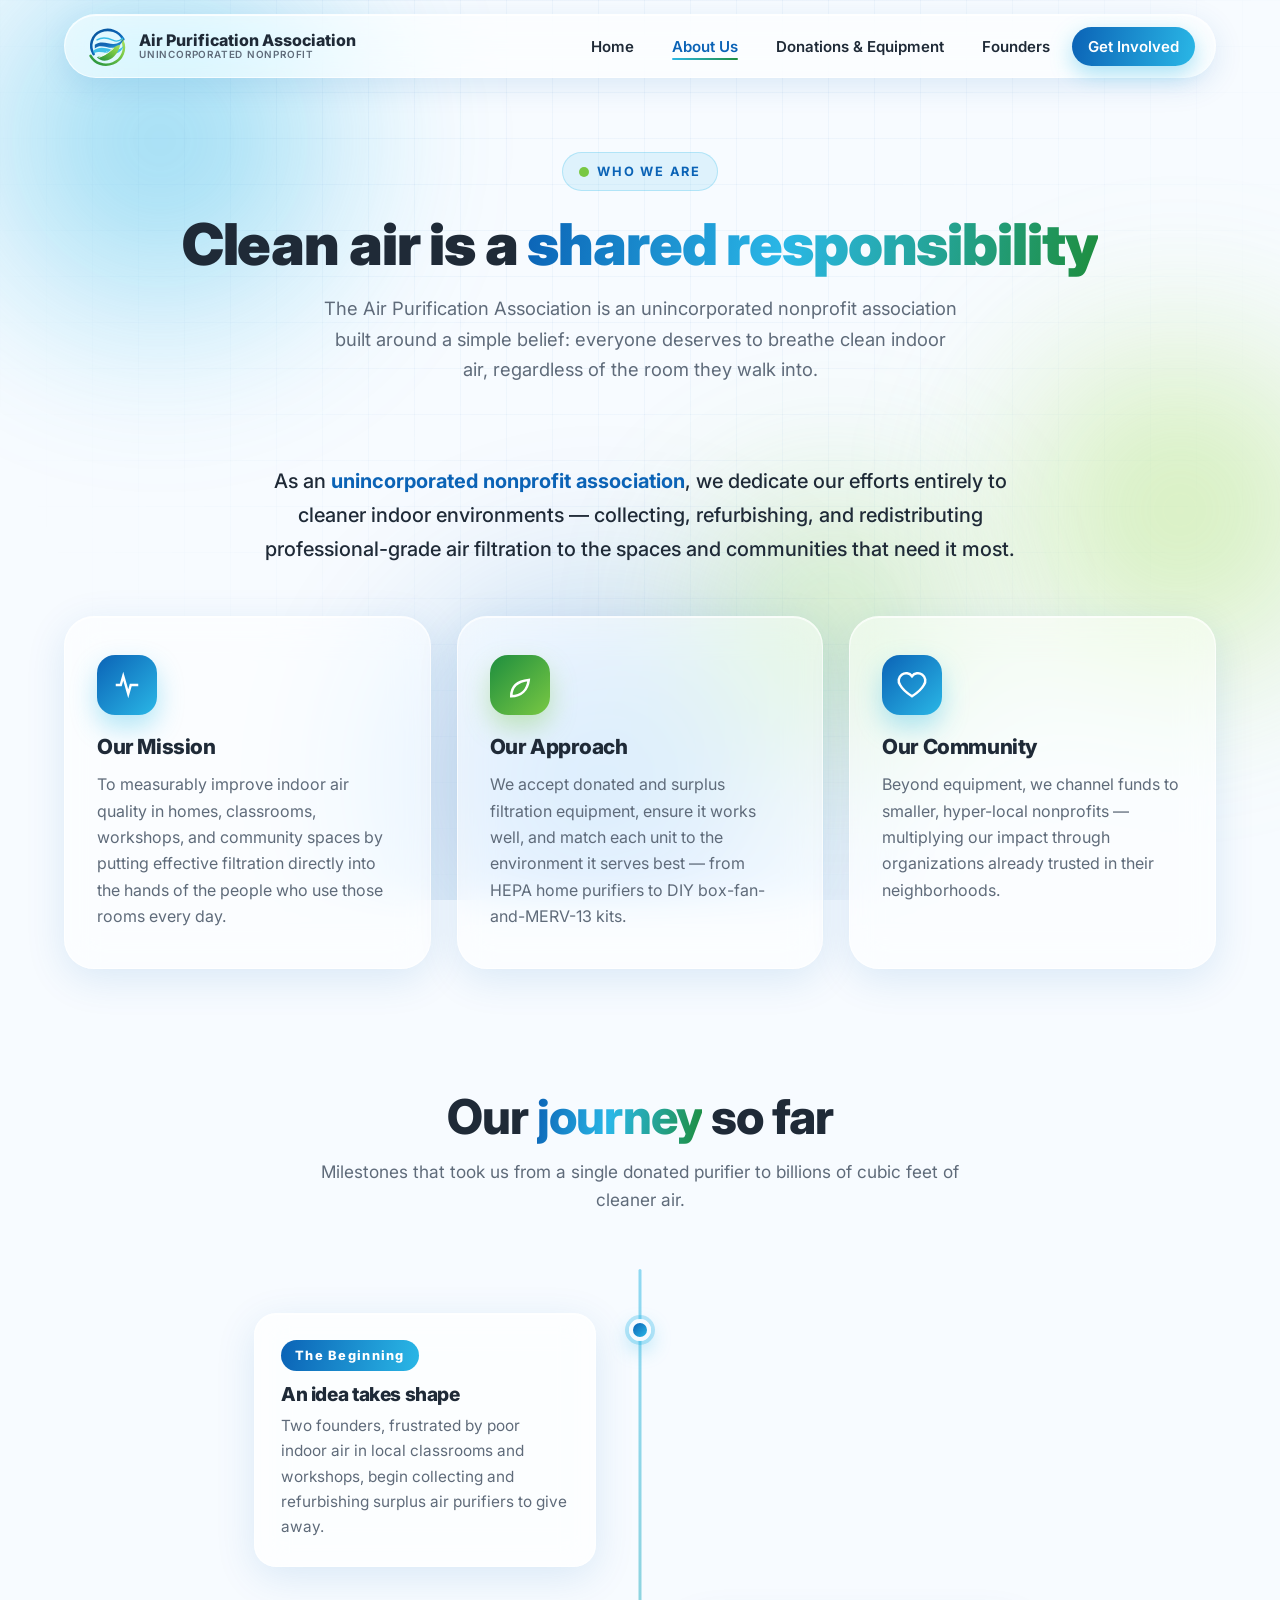
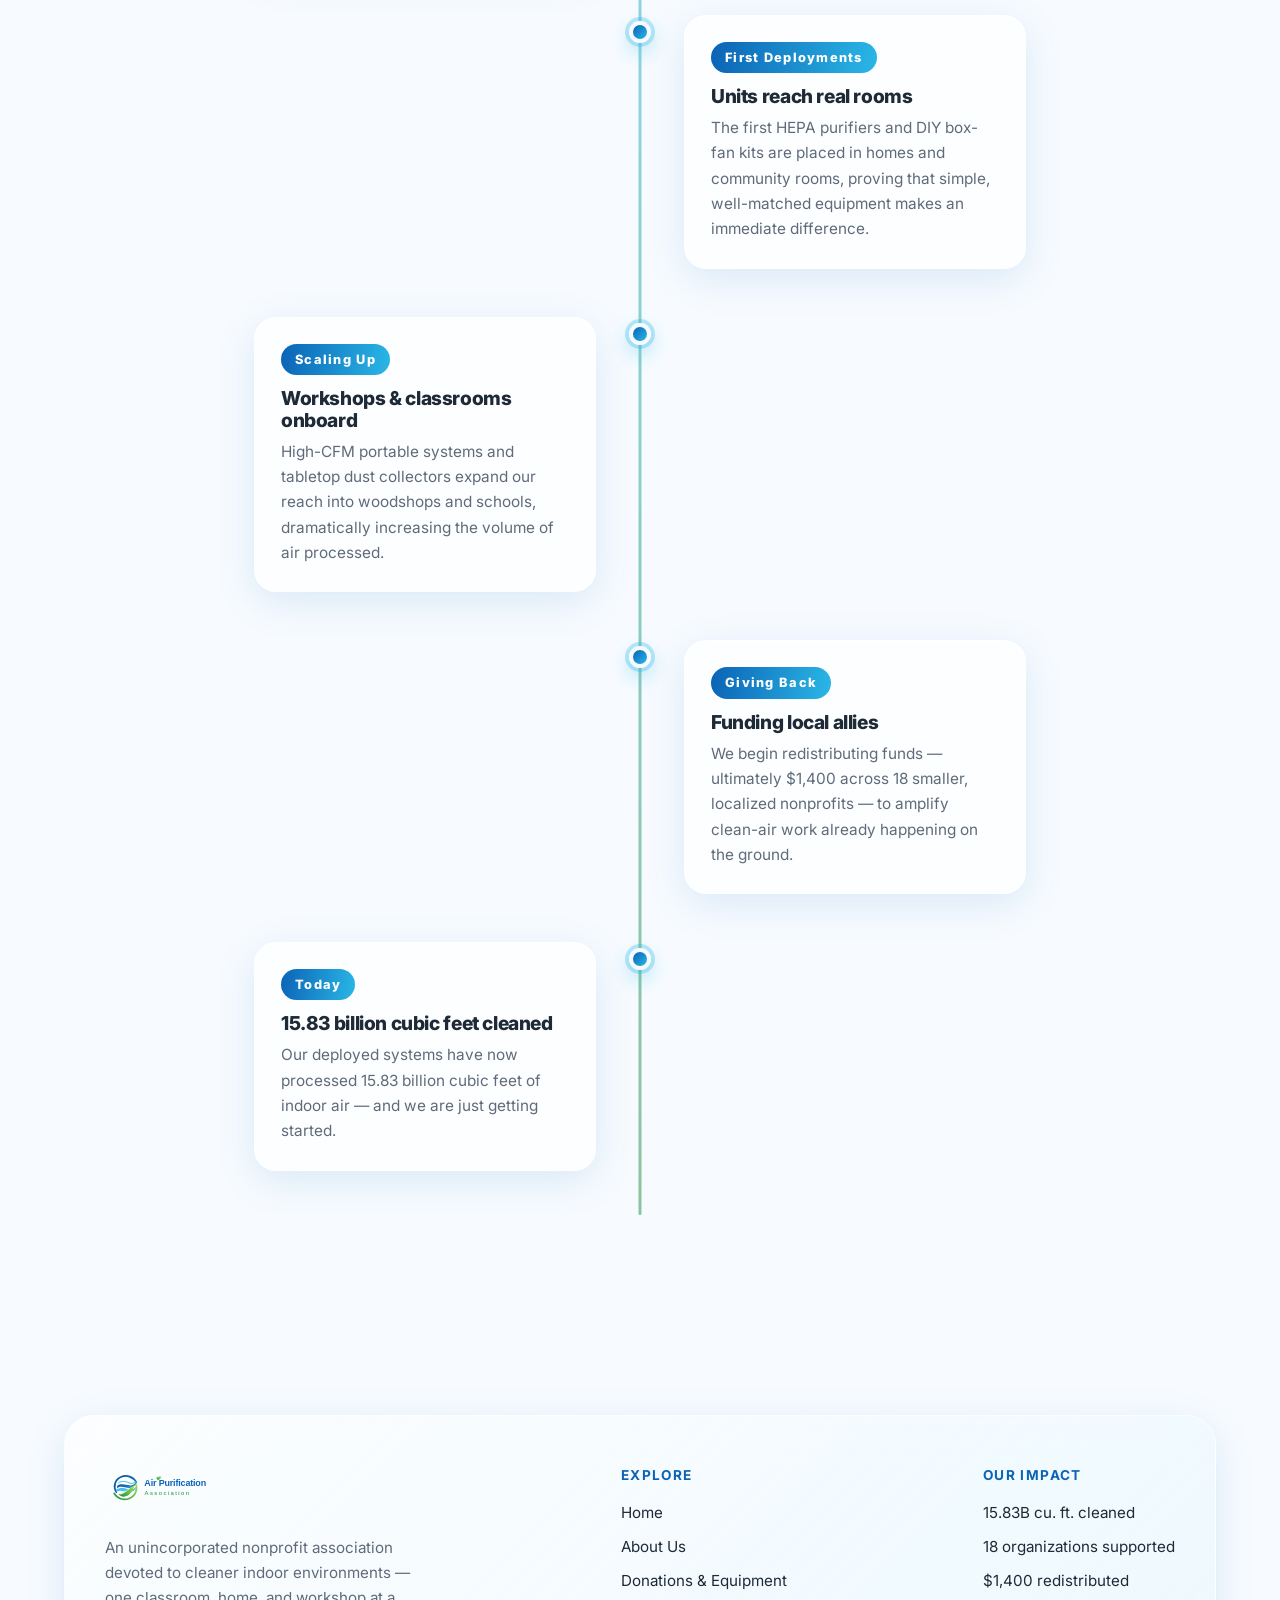
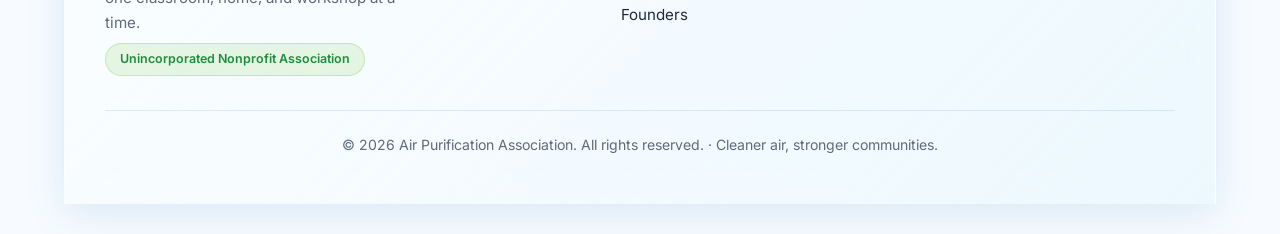
==== about.html @ 21f624ac "Add files via upload" ====
<!DOCTYPE html>
<html lang="en">
<head>
<meta charset="UTF-8" />
<meta name="viewport" content="width=device-width, initial-scale=1.0" />
<title>About Us — Air Purification Association</title>
<meta name="description" content="Our mission as an unincorporated nonprofit association dedicated to cleaner indoor environments, and the milestones that brought us here." />
<link rel="icon" type="image/png" sizes="64x64" href="Media/logo_assets/favicon_64.png" />
<link rel="icon" type="image/png" sizes="32x32" href="Media/logo_assets/favicon_32.png" />
<link rel="preconnect" href="https://fonts.googleapis.com" />
<link rel="preconnect" href="https://fonts.gstatic.com" crossorigin />
<link href="https://fonts.googleapis.com/css2?family=Inter:wght@400;500;600;700;800;900&display=swap" rel="stylesheet" />
<style>
:root{
  --air-blue:#0B63B6;--sky-blue:#2AB7E6;--leaf-green:#1E8E3E;--eco-green:#79C843;--mint:#A8E063;
  --slate:#1f2a37;--slate-soft:#5f6b7a;--air-white:#f7fbff;
  --glass-bg:rgba(255,255,255,0.55);--glass-bg-strong:rgba(255,255,255,0.72);
  --glass-border:rgba(255,255,255,0.65);--shadow-soft:0 10px 40px rgba(11,99,182,0.12);
  --shadow-deep:0 24px 70px rgba(11,99,182,0.18);--radius:22px;--radius-lg:30px;
  --ease:cubic-bezier(.22,1,.36,1);--maxw:1200px;
}
*{box-sizing:border-box;margin:0;padding:0;}
html{scroll-behavior:smooth;}
body{font-family:'Inter',Arial,Helvetica,sans-serif;color:var(--slate);background:var(--air-white);line-height:1.65;overflow-x:hidden;-webkit-font-smoothing:antialiased;}
.bg-aura{position:fixed;inset:0;z-index:-2;overflow:hidden;}
.bg-aura span{position:absolute;border-radius:50%;filter:blur(70px);opacity:.55;animation:drift 22s ease-in-out infinite;}
.bg-aura span:nth-child(1){width:520px;height:520px;background:radial-gradient(circle,var(--sky-blue),transparent 70%);top:-120px;left:-100px;}
.bg-aura span:nth-child(2){width:480px;height:480px;background:radial-gradient(circle,var(--mint),transparent 70%);top:30%;right:-140px;animation-delay:-6s;}
.bg-aura span:nth-child(3){width:560px;height:560px;background:radial-gradient(circle,var(--air-blue),transparent 72%);bottom:-160px;left:25%;animation-delay:-12s;opacity:.32;}
.bg-aura span:nth-child(4){width:380px;height:380px;background:radial-gradient(circle,var(--eco-green),transparent 70%);bottom:10%;right:20%;animation-delay:-3s;opacity:.4;}
@keyframes drift{0%,100%{transform:translate(0,0) scale(1);}33%{transform:translate(40px,-30px) scale(1.08);}66%{transform:translate(-30px,40px) scale(.95);}}
.bg-grid{position:fixed;inset:0;z-index:-1;background-image:linear-gradient(rgba(11,99,182,.04) 1px,transparent 1px),linear-gradient(90deg,rgba(11,99,182,.04) 1px,transparent 1px);background-size:46px 46px;mask-image:radial-gradient(ellipse at 50% 0%,#000 30%,transparent 80%);}
.container{max-width:var(--maxw);margin:0 auto;padding:0 24px;}
h1,h2,h3{line-height:1.15;letter-spacing:-.02em;font-weight:800;}
h2.section-title{font-size:clamp(1.9rem,4vw,3rem);text-align:center;margin-bottom:14px;}
.section-sub{text-align:center;color:var(--slate-soft);max-width:640px;margin:0 auto 54px;font-size:1.08rem;}
.eyebrow{display:inline-flex;align-items:center;gap:8px;font-size:.8rem;font-weight:700;letter-spacing:.14em;text-transform:uppercase;color:var(--air-blue);background:rgba(42,183,230,.12);padding:8px 16px;border-radius:999px;border:1px solid rgba(42,183,230,.25);}
.gradient-text{background:linear-gradient(100deg,var(--air-blue),var(--sky-blue) 45%,var(--leaf-green));-webkit-background-clip:text;background-clip:text;color:transparent;}
.pulse-ring{display:inline-block;width:10px;height:10px;border-radius:50%;background:var(--eco-green);box-shadow:0 0 0 0 rgba(121,200,67,.6);animation:pulse 2s infinite;}
@keyframes pulse{0%{box-shadow:0 0 0 0 rgba(121,200,67,.5);}70%{box-shadow:0 0 0 14px rgba(121,200,67,0);}100%{box-shadow:0 0 0 0 rgba(121,200,67,0);}}
/* navbar */
.navbar{position:sticky;top:0;z-index:100;padding:14px 0;}
.nav-inner{display:flex;align-items:center;justify-content:space-between;padding:10px 20px;border-radius:999px;background:rgba(255,255,255,0.6);backdrop-filter:blur(20px) saturate(160%);-webkit-backdrop-filter:blur(20px) saturate(160%);border:1px solid var(--glass-border);box-shadow:0 8px 30px rgba(11,99,182,.12), inset 0 1px 0 rgba(255,255,255,.8);position:relative;}
.brand{display:flex;align-items:center;gap:12px;text-decoration:none;color:var(--slate);font-weight:800;}
.brand img{height:42px;width:auto;display:block;}
.brand .brand-text{font-size:1rem;line-height:1.1;}
.brand .brand-text small{display:block;font-size:.62rem;font-weight:600;letter-spacing:.08em;text-transform:uppercase;color:var(--slate-soft);}
.nav-links{display:flex;align-items:center;gap:6px;list-style:none;}
.nav-links a{position:relative;text-decoration:none;color:var(--slate);font-weight:600;font-size:.94rem;padding:10px 16px;border-radius:999px;transition:all .3s var(--ease);}
.nav-links a::after{content:"";position:absolute;left:16px;right:16px;bottom:6px;height:2px;background:linear-gradient(90deg,var(--sky-blue),var(--leaf-green));transform:scaleX(0);transform-origin:left;transition:transform .35s var(--ease);border-radius:2px;}
.nav-links a:hover{background:rgba(42,183,230,.12);color:var(--air-blue);}
.nav-links a:hover::after,.nav-links a.active::after{transform:scaleX(1);}
.nav-links a.active{color:var(--air-blue);}
.nav-cta{background:linear-gradient(100deg,var(--air-blue),var(--sky-blue))!important;color:#fff!important;box-shadow:0 8px 22px rgba(42,183,230,.4);}
.nav-cta::after{display:none;}
.nav-cta:hover{transform:translateY(-2px);filter:brightness(1.05);}
.hamburger{display:none;flex-direction:column;gap:5px;background:none;border:none;cursor:pointer;padding:8px;}
.hamburger span{width:26px;height:2.5px;background:var(--slate);border-radius:3px;transition:all .3s var(--ease);}
.hamburger.open span:nth-child(1){transform:translateY(7.5px) rotate(45deg);}
.hamburger.open span:nth-child(2){opacity:0;}
.hamburger.open span:nth-child(3){transform:translateY(-7.5px) rotate(-45deg);}
/* page header */
.page-head{padding:60px 0 30px;text-align:center;}
.page-head h1{font-size:clamp(2.2rem,5vw,3.6rem);font-weight:900;margin:20px 0 16px;}
.page-head p{max-width:640px;margin:0 auto;font-size:1.15rem;color:var(--slate-soft);}
/* mission blocks */
.mission{padding:50px 0;}
.mission-grid{display:grid;grid-template-columns:repeat(auto-fit,minmax(300px,1fr));gap:26px;}
.mission-card{padding:38px 32px;border-radius:var(--radius-lg);background:var(--glass-bg);backdrop-filter:blur(18px) saturate(150%);-webkit-backdrop-filter:blur(18px) saturate(150%);border:1px solid var(--glass-border);box-shadow:var(--shadow-soft), inset 0 1px 0 rgba(255,255,255,.7);transition:transform .4s var(--ease),box-shadow .4s var(--ease);}
.mission-card:hover{transform:translateY(-6px);box-shadow:var(--shadow-deep);}
.mission-card .ic{width:60px;height:60px;border-radius:18px;display:grid;place-items:center;margin-bottom:20px;background:linear-gradient(135deg,var(--air-blue),var(--sky-blue));box-shadow:0 12px 26px rgba(42,183,230,.35);}
.mission-card.g .ic{background:linear-gradient(135deg,var(--leaf-green),var(--eco-green));box-shadow:0 12px 26px rgba(121,200,67,.35);}
.mission-card .ic svg{width:30px;height:30px;stroke:#fff;fill:none;stroke-width:2;}
.mission-card h3{font-size:1.3rem;margin-bottom:12px;}
.mission-card p{color:var(--slate-soft);font-size:1rem;}
.mission-lead{max-width:780px;margin:0 auto 50px;text-align:center;font-size:1.25rem;line-height:1.7;color:var(--slate);font-weight:500;}
.mission-lead strong{color:var(--air-blue);}
/* timeline */
.timeline-section{padding:70px 0 100px;}
.timeline{position:relative;max-width:860px;margin:0 auto;padding:20px 0;}
.timeline::before{content:"";position:absolute;left:50%;top:0;bottom:0;width:3px;transform:translateX(-50%);background:linear-gradient(180deg,var(--sky-blue),var(--leaf-green));border-radius:3px;opacity:.5;}
.t-item{position:relative;width:50%;padding:24px 44px;}
.t-item:nth-child(odd){left:0;text-align:right;}
.t-item:nth-child(even){left:50%;text-align:left;}
.t-node{position:absolute;top:30px;width:22px;height:22px;border-radius:50%;background:linear-gradient(135deg,var(--air-blue),var(--sky-blue));border:4px solid var(--air-white);box-shadow:0 0 0 4px rgba(42,183,230,.3), 0 8px 20px rgba(42,183,230,.4);z-index:3;}
.t-item:nth-child(odd) .t-node{right:-11px;}
.t-item:nth-child(even) .t-node{left:-11px;}
.t-card{display:inline-block;text-align:left;padding:26px 26px;border-radius:var(--radius);background:var(--glass-bg-strong);backdrop-filter:blur(16px) saturate(150%);-webkit-backdrop-filter:blur(16px) saturate(150%);border:1px solid var(--glass-border);box-shadow:var(--shadow-soft), inset 0 1px 0 rgba(255,255,255,.7);transition:transform .4s var(--ease),box-shadow .4s var(--ease);}
.t-card:hover{transform:translateY(-5px);box-shadow:var(--shadow-deep);}
.t-year{display:inline-block;font-size:.8rem;font-weight:800;letter-spacing:.1em;color:#fff;background:linear-gradient(100deg,var(--air-blue),var(--sky-blue));padding:5px 14px;border-radius:999px;margin-bottom:12px;}
.t-card h3{font-size:1.2rem;margin-bottom:8px;}
.t-card p{color:var(--slate-soft);font-size:.96rem;}
.reveal{opacity:0;transform:translateY(36px);transition:opacity .8s var(--ease),transform .8s var(--ease);}
.reveal.in{opacity:1;transform:none;}
.t-item.reveal:nth-child(odd){transform:translateX(-40px);}
.t-item.reveal:nth-child(even){transform:translateX(40px);}
.t-item.reveal.in{transform:none;}
/* footer */
footer{margin-top:40px;padding:60px 0 30px;}
.footer-glass{border-radius:var(--radius-lg) var(--radius-lg) 0 0;padding:48px 40px;background:linear-gradient(135deg,rgba(255,255,255,.65),rgba(225,245,255,.45));backdrop-filter:blur(20px) saturate(150%);-webkit-backdrop-filter:blur(20px) saturate(150%);border:1px solid var(--glass-border);border-bottom:none;box-shadow:var(--shadow-soft);}
.footer-top{display:flex;flex-wrap:wrap;gap:40px;justify-content:space-between;}
.footer-brand{max-width:320px;}
.footer-brand img{height:48px;margin-bottom:16px;}
.footer-brand p{color:var(--slate-soft);font-size:.95rem;}
.footer-col h4{font-size:.85rem;text-transform:uppercase;letter-spacing:.1em;margin-bottom:14px;color:var(--air-blue);}
.footer-col a{display:block;text-decoration:none;color:var(--slate);font-size:.95rem;margin-bottom:9px;transition:color .25s;}
.footer-col a:hover{color:var(--sky-blue);}
.footer-bottom{text-align:center;margin-top:34px;padding-top:22px;border-top:1px solid rgba(11,99,182,.12);color:var(--slate-soft);font-size:.88rem;}
.badge-nonprofit{display:inline-block;margin-top:8px;font-size:.78rem;padding:5px 14px;border-radius:999px;background:rgba(121,200,67,.15);color:var(--leaf-green);font-weight:600;border:1px solid rgba(121,200,67,.3);}
@media(max-width:880px){
  .hamburger{display:flex;}
  .nav-links{position:absolute;top:calc(100% + 12px);left:0;right:0;flex-direction:column;align-items:stretch;gap:4px;padding:14px;border-radius:24px;background:rgba(255,255,255,.85);backdrop-filter:blur(24px) saturate(160%);-webkit-backdrop-filter:blur(24px) saturate(160%);border:1px solid var(--glass-border);box-shadow:var(--shadow-deep);opacity:0;transform:translateY(-12px);pointer-events:none;transition:all .35s var(--ease);}
  .nav-links.open{opacity:1;transform:none;pointer-events:auto;}
  .nav-links a{padding:13px 18px;}
  .nav-links a::after{display:none;}
}
@media(max-width:720px){
  .timeline::before{left:18px;}
  .t-item{width:100%;left:0!important;text-align:left!important;padding:18px 0 18px 52px;}
  .t-item .t-node{left:7px!important;right:auto!important;}
  .t-item.reveal:nth-child(odd),.t-item.reveal:nth-child(even){transform:translateY(36px);}
  .t-item.reveal.in{transform:none;}
}
</style>
</head>
<body>
<div class="bg-aura"><span></span><span></span><span></span><span></span></div>
<div class="bg-grid"></div>

<header class="navbar">
  <div class="container">
    <nav class="nav-inner">
      <a href="index.html" class="brand">
        <img src="Media/logo_assets/air_purification_association_icon.svg" alt="Air Purification Association logo" />
        <span class="brand-text">Air Purification Association<small>Unincorporated Nonprofit</small></span>
      </a>
      <ul class="nav-links" id="navLinks">
        <li><a href="index.html">Home</a></li>
        <li><a href="about.html" class="active">About Us</a></li>
        <li><a href="donations.html">Donations &amp; Equipment</a></li>
        <li><a href="founders.html">Founders</a></li>
        <li><a href="donations.html" class="nav-cta">Get Involved</a></li>
      </ul>
      <button class="hamburger" id="hamburger" aria-label="Toggle navigation"><span></span><span></span><span></span></button>
    </nav>
  </div>
</header>

<section class="page-head">
  <div class="container">
    <span class="eyebrow reveal"><span class="pulse-ring"></span>Who we are</span>
    <h1 class="reveal">Clean air is a <span class="gradient-text">shared responsibility</span></h1>
    <p class="reveal">The Air Purification Association is an unincorporated nonprofit association built around a simple belief: everyone deserves to breathe clean indoor air, regardless of the room they walk into.</p>
  </div>
</section>

<section class="mission">
  <div class="container">
    <p class="mission-lead reveal">As an <strong>unincorporated nonprofit association</strong>, we dedicate our efforts entirely to cleaner indoor environments — collecting, refurbishing, and redistributing professional-grade air filtration to the spaces and communities that need it most.</p>
    <div class="mission-grid">
      <div class="mission-card reveal">
        <div class="ic"><svg viewBox="0 0 24 24"><path d="M3 12h4l2-7 4 14 2-7h6"/></svg></div>
        <h3>Our Mission</h3>
        <p>To measurably improve indoor air quality in homes, classrooms, workshops, and community spaces by putting effective filtration directly into the hands of the people who use those rooms every day.</p>
      </div>
      <div class="mission-card g reveal">
        <div class="ic"><svg viewBox="0 0 24 24"><path d="M5 21c0-7 4-12 14-13C18 16 13 21 5 21z"/></svg></div>
        <h3>Our Approach</h3>
        <p>We accept donated and surplus filtration equipment, ensure it works well, and match each unit to the environment it serves best — from HEPA home purifiers to DIY box-fan-and-MERV-13 kits.</p>
      </div>
      <div class="mission-card reveal">
        <div class="ic"><svg viewBox="0 0 24 24"><path d="M12 21s-7-4.4-9.5-9A5.5 5.5 0 0112 5a5.5 5.5 0 019.5 7c-2.5 4.6-9.5 9-9.5 9z"/></svg></div>
        <h3>Our Community</h3>
        <p>Beyond equipment, we channel funds to smaller, hyper-local nonprofits — multiplying our impact through organizations already trusted in their neighborhoods.</p>
      </div>
    </div>
  </div>
</section>

<section class="timeline-section">
  <div class="container">
    <h2 class="section-title reveal">Our <span class="gradient-text">journey</span> so far</h2>
    <p class="section-sub reveal">Milestones that took us from a single donated purifier to billions of cubic feet of cleaner air.</p>
    <div class="timeline">
      <div class="t-item reveal">
        <div class="t-node"></div>
        <div class="t-card">
          <span class="t-year">The Beginning</span>
          <h3>An idea takes shape</h3>
          <p>Two founders, frustrated by poor indoor air in local classrooms and workshops, begin collecting and refurbishing surplus air purifiers to give away.</p>
        </div>
      </div>
      <div class="t-item reveal">
        <div class="t-node"></div>
        <div class="t-card">
          <span class="t-year">First Deployments</span>
          <h3>Units reach real rooms</h3>
          <p>The first HEPA purifiers and DIY box-fan kits are placed in homes and community rooms, proving that simple, well-matched equipment makes an immediate difference.</p>
        </div>
      </div>
      <div class="t-item reveal">
        <div class="t-node"></div>
        <div class="t-card">
          <span class="t-year">Scaling Up</span>
          <h3>Workshops &amp; classrooms onboard</h3>
          <p>High-CFM portable systems and tabletop dust collectors expand our reach into woodshops and schools, dramatically increasing the volume of air processed.</p>
        </div>
      </div>
      <div class="t-item reveal">
        <div class="t-node"></div>
        <div class="t-card">
          <span class="t-year">Giving Back</span>
          <h3>Funding local allies</h3>
          <p>We begin redistributing funds — ultimately $1,400 across 18 smaller, localized nonprofits — to amplify clean-air work already happening on the ground.</p>
        </div>
      </div>
      <div class="t-item reveal">
        <div class="t-node"></div>
        <div class="t-card">
          <span class="t-year">Today</span>
          <h3>15.83 billion cubic feet cleaned</h3>
          <p>Our deployed systems have now processed 15.83 billion cubic feet of indoor air — and we are just getting started.</p>
        </div>
      </div>
    </div>
  </div>
</section>

<footer>
  <div class="container">
    <div class="footer-glass">
      <div class="footer-top">
        <div class="footer-brand">
          <img src="Media/logo_assets/air_purification_association_full_logo.svg" alt="Air Purification Association" />
          <p>An unincorporated nonprofit association devoted to cleaner indoor environments — one classroom, home, and workshop at a time.</p>
          <span class="badge-nonprofit">Unincorporated Nonprofit Association</span>
        </div>
        <div class="footer-col">
          <h4>Explore</h4>
          <a href="index.html">Home</a>
          <a href="about.html">About Us</a>
          <a href="donations.html">Donations &amp; Equipment</a>
          <a href="founders.html">Founders</a>
        </div>
        <div class="footer-col">
          <h4>Our Impact</h4>
          <a href="index.html">15.83B cu. ft. cleaned</a>
          <a href="donations.html">18 organizations supported</a>
          <a href="donations.html">$1,400 redistributed</a>
        </div>
      </div>
      <div class="footer-bottom">© <span id="year"></span> Air Purification Association. All rights reserved. · Cleaner air, stronger communities.</div>
    </div>
  </div>
</footer>

<script>
document.getElementById('year').textContent=new Date().getFullYear();
const hamburger=document.getElementById('hamburger');const navLinks=document.getElementById('navLinks');
hamburger.addEventListener('click',()=>{hamburger.classList.toggle('open');navLinks.classList.toggle('open');});
navLinks.querySelectorAll('a').forEach(a=>a.addEventListener('click',()=>{hamburger.classList.remove('open');navLinks.classList.remove('open');}));
const io=new IntersectionObserver((entries)=>{entries.forEach(e=>{if(e.isIntersecting){e.target.classList.add('in');io.unobserve(e.target);}});},{threshold:.15});
document.querySelectorAll('.reveal').forEach(el=>io.observe(el));
const nav=document.querySelector('.navbar');
window.addEventListener('scroll',()=>{nav.style.padding=window.scrollY>20?'8px 0':'14px 0';});
</script>
</body>
</html>
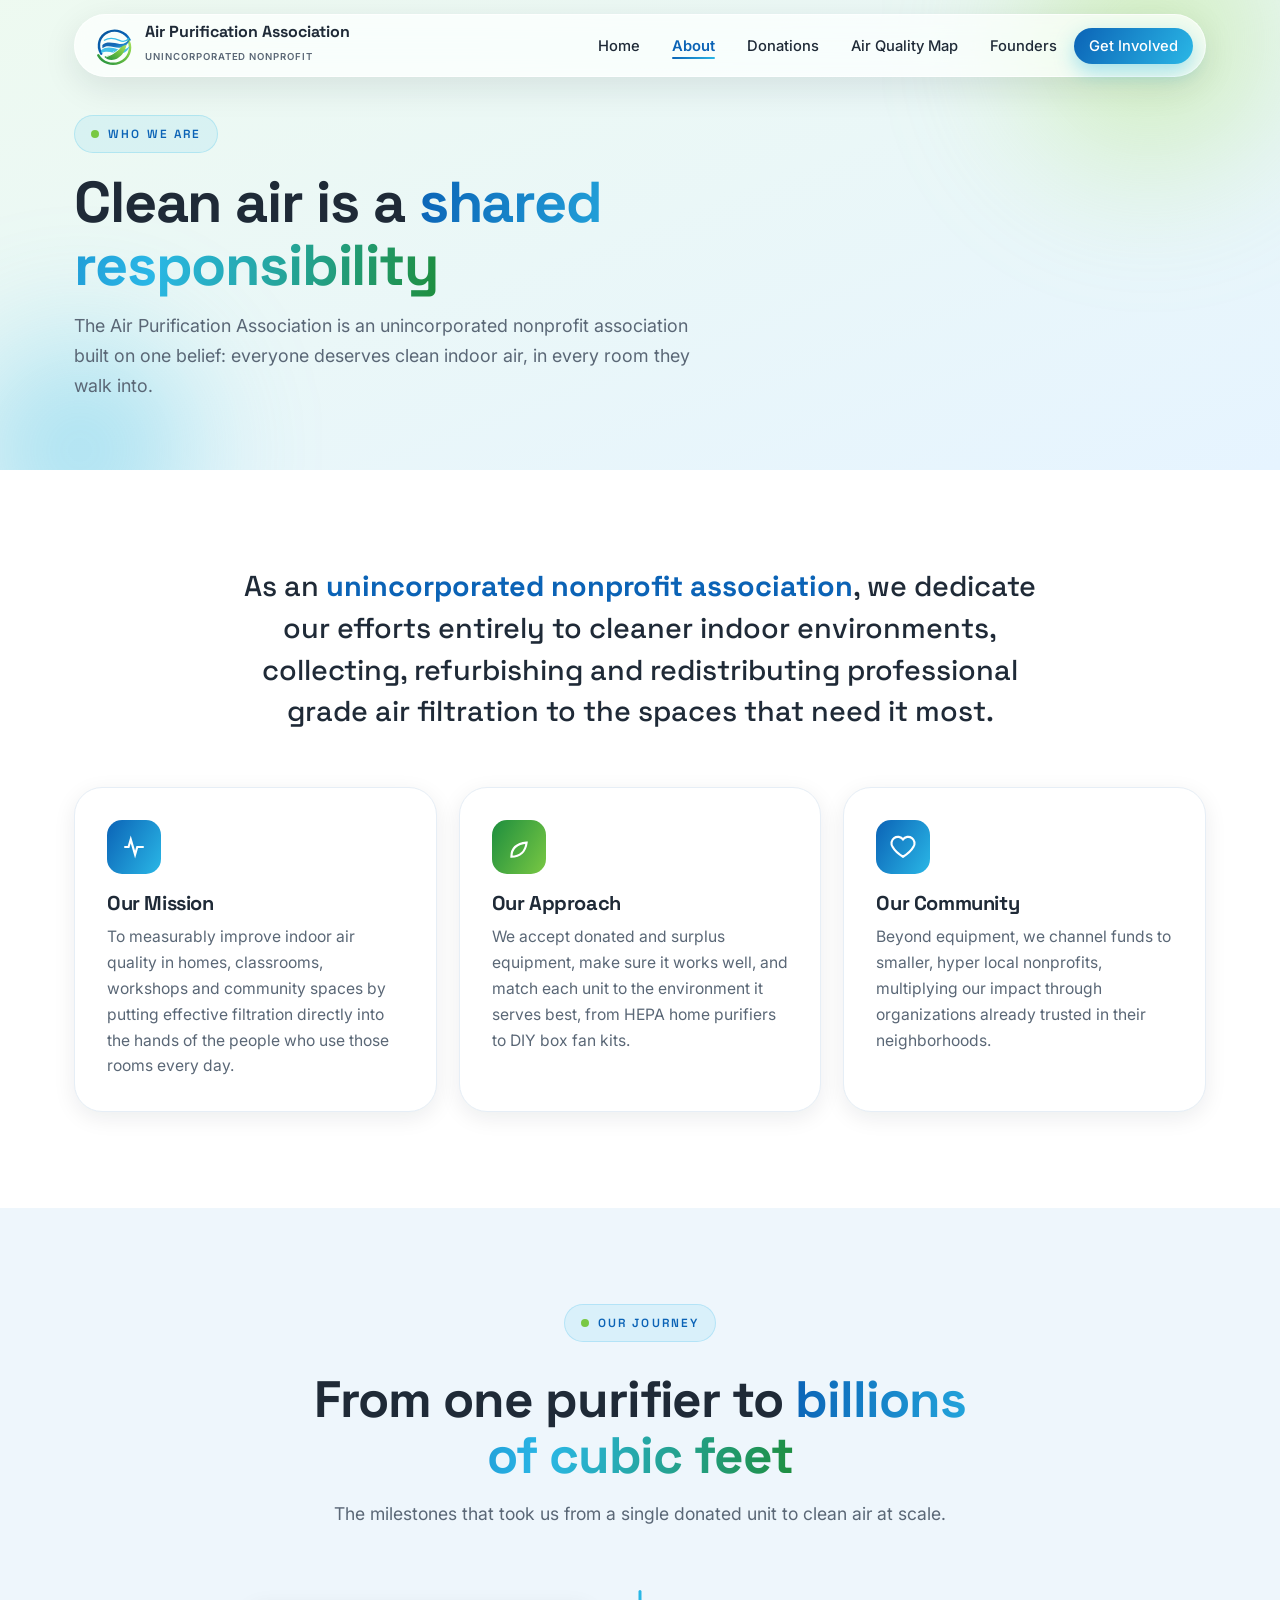
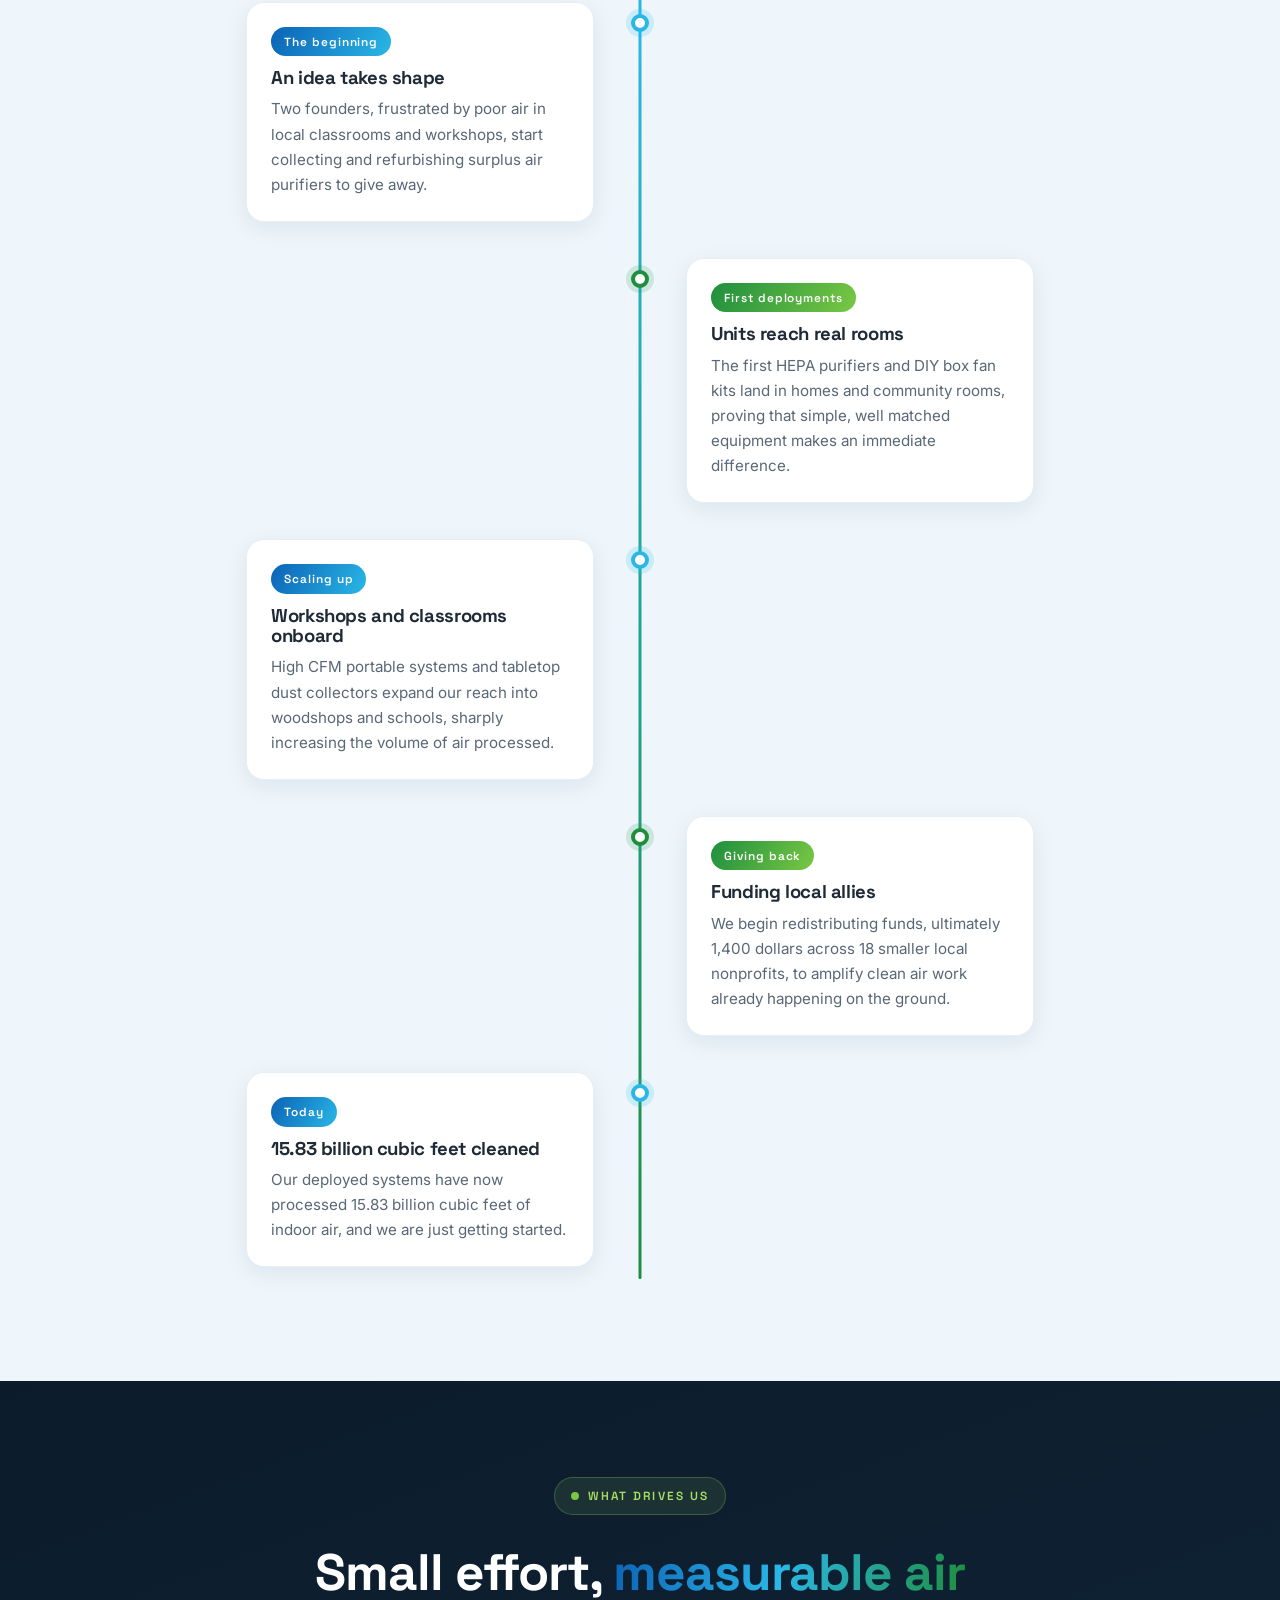
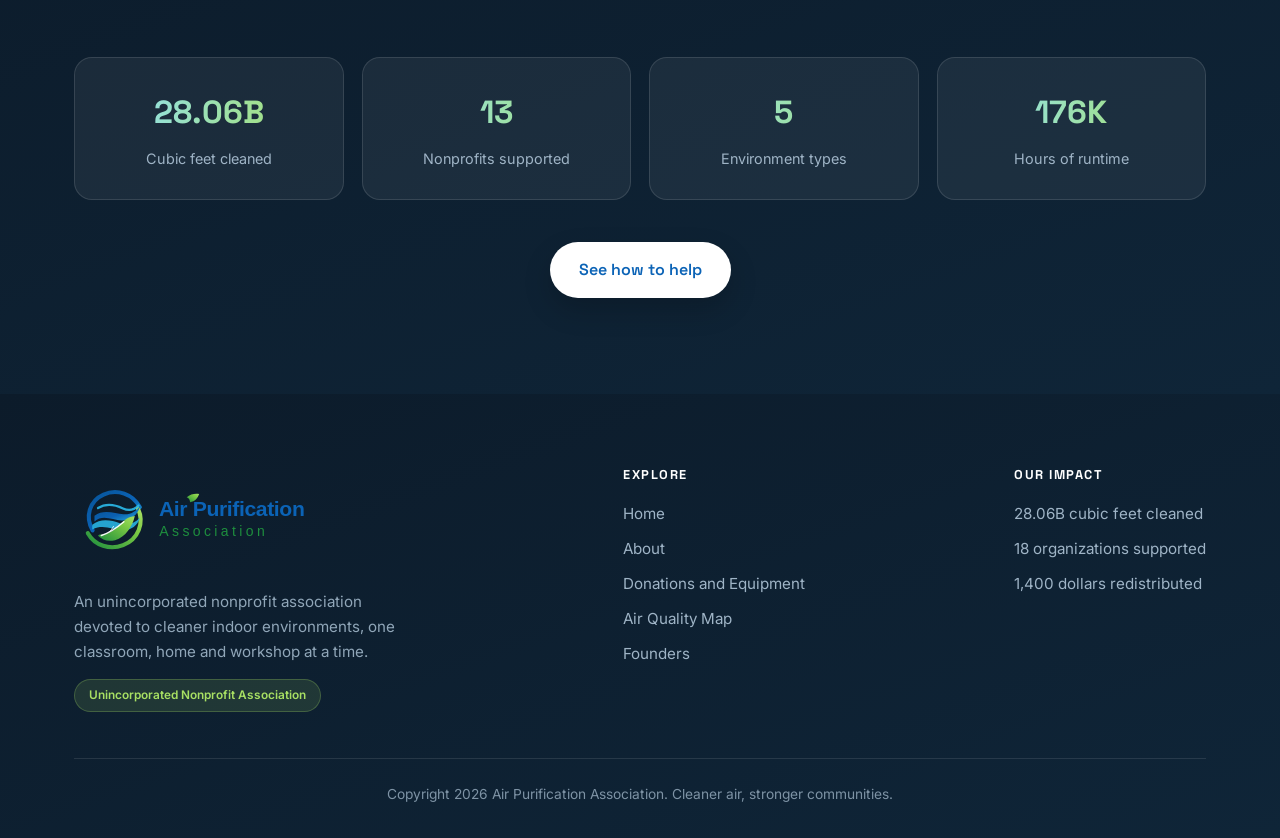
==== commit db38209c: "Add files via upload" ====
--- a/about.html
+++ b/about.html
@@ -3,266 +3,199 @@
 <head>
 <meta charset="UTF-8" />
 <meta name="viewport" content="width=device-width, initial-scale=1.0" />
-<title>About Us — Air Purification Association</title>
+<title>About | Air Purification Association</title>
 <meta name="description" content="Our mission as an unincorporated nonprofit association dedicated to cleaner indoor environments, and the milestones that brought us here." />
 <link rel="icon" type="image/png" sizes="64x64" href="Media/logo_assets/favicon_64.png" />
-<link rel="icon" type="image/png" sizes="32x32" href="Media/logo_assets/favicon_32.png" />
 <link rel="preconnect" href="https://fonts.googleapis.com" />
 <link rel="preconnect" href="https://fonts.gstatic.com" crossorigin />
-<link href="https://fonts.googleapis.com/css2?family=Inter:wght@400;500;600;700;800;900&display=swap" rel="stylesheet" />
+<link href="https://fonts.googleapis.com/css2?family=Inter:wght@400;500;600;700&family=Space+Grotesk:wght@500;600;700&display=swap" rel="stylesheet" />
+<link rel="stylesheet" href="assets/css/style.css" />
 <style>
-:root{
-  --air-blue:#0B63B6;--sky-blue:#2AB7E6;--leaf-green:#1E8E3E;--eco-green:#79C843;--mint:#A8E063;
-  --slate:#1f2a37;--slate-soft:#5f6b7a;--air-white:#f7fbff;
-  --glass-bg:rgba(255,255,255,0.55);--glass-bg-strong:rgba(255,255,255,0.72);
-  --glass-border:rgba(255,255,255,0.65);--shadow-soft:0 10px 40px rgba(11,99,182,0.12);
-  --shadow-deep:0 24px 70px rgba(11,99,182,0.18);--radius:22px;--radius-lg:30px;
-  --ease:cubic-bezier(.22,1,.36,1);--maxw:1200px;
-}
-*{box-sizing:border-box;margin:0;padding:0;}
-html{scroll-behavior:smooth;}
-body{font-family:'Inter',Arial,Helvetica,sans-serif;color:var(--slate);background:var(--air-white);line-height:1.65;overflow-x:hidden;-webkit-font-smoothing:antialiased;}
-.bg-aura{position:fixed;inset:0;z-index:-2;overflow:hidden;}
-.bg-aura span{position:absolute;border-radius:50%;filter:blur(70px);opacity:.55;animation:drift 22s ease-in-out infinite;}
-.bg-aura span:nth-child(1){width:520px;height:520px;background:radial-gradient(circle,var(--sky-blue),transparent 70%);top:-120px;left:-100px;}
-.bg-aura span:nth-child(2){width:480px;height:480px;background:radial-gradient(circle,var(--mint),transparent 70%);top:30%;right:-140px;animation-delay:-6s;}
-.bg-aura span:nth-child(3){width:560px;height:560px;background:radial-gradient(circle,var(--air-blue),transparent 72%);bottom:-160px;left:25%;animation-delay:-12s;opacity:.32;}
-.bg-aura span:nth-child(4){width:380px;height:380px;background:radial-gradient(circle,var(--eco-green),transparent 70%);bottom:10%;right:20%;animation-delay:-3s;opacity:.4;}
-@keyframes drift{0%,100%{transform:translate(0,0) scale(1);}33%{transform:translate(40px,-30px) scale(1.08);}66%{transform:translate(-30px,40px) scale(.95);}}
-.bg-grid{position:fixed;inset:0;z-index:-1;background-image:linear-gradient(rgba(11,99,182,.04) 1px,transparent 1px),linear-gradient(90deg,rgba(11,99,182,.04) 1px,transparent 1px);background-size:46px 46px;mask-image:radial-gradient(ellipse at 50% 0%,#000 30%,transparent 80%);}
-.container{max-width:var(--maxw);margin:0 auto;padding:0 24px;}
-h1,h2,h3{line-height:1.15;letter-spacing:-.02em;font-weight:800;}
-h2.section-title{font-size:clamp(1.9rem,4vw,3rem);text-align:center;margin-bottom:14px;}
-.section-sub{text-align:center;color:var(--slate-soft);max-width:640px;margin:0 auto 54px;font-size:1.08rem;}
-.eyebrow{display:inline-flex;align-items:center;gap:8px;font-size:.8rem;font-weight:700;letter-spacing:.14em;text-transform:uppercase;color:var(--air-blue);background:rgba(42,183,230,.12);padding:8px 16px;border-radius:999px;border:1px solid rgba(42,183,230,.25);}
-.gradient-text{background:linear-gradient(100deg,var(--air-blue),var(--sky-blue) 45%,var(--leaf-green));-webkit-background-clip:text;background-clip:text;color:transparent;}
-.pulse-ring{display:inline-block;width:10px;height:10px;border-radius:50%;background:var(--eco-green);box-shadow:0 0 0 0 rgba(121,200,67,.6);animation:pulse 2s infinite;}
-@keyframes pulse{0%{box-shadow:0 0 0 0 rgba(121,200,67,.5);}70%{box-shadow:0 0 0 14px rgba(121,200,67,0);}100%{box-shadow:0 0 0 0 rgba(121,200,67,0);}}
-/* navbar */
-.navbar{position:sticky;top:0;z-index:100;padding:14px 0;}
-.nav-inner{display:flex;align-items:center;justify-content:space-between;padding:10px 20px;border-radius:999px;background:rgba(255,255,255,0.6);backdrop-filter:blur(20px) saturate(160%);-webkit-backdrop-filter:blur(20px) saturate(160%);border:1px solid var(--glass-border);box-shadow:0 8px 30px rgba(11,99,182,.12), inset 0 1px 0 rgba(255,255,255,.8);position:relative;}
-.brand{display:flex;align-items:center;gap:12px;text-decoration:none;color:var(--slate);font-weight:800;}
-.brand img{height:42px;width:auto;display:block;}
-.brand .brand-text{font-size:1rem;line-height:1.1;}
-.brand .brand-text small{display:block;font-size:.62rem;font-weight:600;letter-spacing:.08em;text-transform:uppercase;color:var(--slate-soft);}
-.nav-links{display:flex;align-items:center;gap:6px;list-style:none;}
-.nav-links a{position:relative;text-decoration:none;color:var(--slate);font-weight:600;font-size:.94rem;padding:10px 16px;border-radius:999px;transition:all .3s var(--ease);}
-.nav-links a::after{content:"";position:absolute;left:16px;right:16px;bottom:6px;height:2px;background:linear-gradient(90deg,var(--sky-blue),var(--leaf-green));transform:scaleX(0);transform-origin:left;transition:transform .35s var(--ease);border-radius:2px;}
-.nav-links a:hover{background:rgba(42,183,230,.12);color:var(--air-blue);}
-.nav-links a:hover::after,.nav-links a.active::after{transform:scaleX(1);}
-.nav-links a.active{color:var(--air-blue);}
-.nav-cta{background:linear-gradient(100deg,var(--air-blue),var(--sky-blue))!important;color:#fff!important;box-shadow:0 8px 22px rgba(42,183,230,.4);}
-.nav-cta::after{display:none;}
-.nav-cta:hover{transform:translateY(-2px);filter:brightness(1.05);}
-.hamburger{display:none;flex-direction:column;gap:5px;background:none;border:none;cursor:pointer;padding:8px;}
-.hamburger span{width:26px;height:2.5px;background:var(--slate);border-radius:3px;transition:all .3s var(--ease);}
-.hamburger.open span:nth-child(1){transform:translateY(7.5px) rotate(45deg);}
-.hamburger.open span:nth-child(2){opacity:0;}
-.hamburger.open span:nth-child(3){transform:translateY(-7.5px) rotate(-45deg);}
-/* page header */
-.page-head{padding:60px 0 30px;text-align:center;}
-.page-head h1{font-size:clamp(2.2rem,5vw,3.6rem);font-weight:900;margin:20px 0 16px;}
-.page-head p{max-width:640px;margin:0 auto;font-size:1.15rem;color:var(--slate-soft);}
-/* mission blocks */
-.mission{padding:50px 0;}
-.mission-grid{display:grid;grid-template-columns:repeat(auto-fit,minmax(300px,1fr));gap:26px;}
-.mission-card{padding:38px 32px;border-radius:var(--radius-lg);background:var(--glass-bg);backdrop-filter:blur(18px) saturate(150%);-webkit-backdrop-filter:blur(18px) saturate(150%);border:1px solid var(--glass-border);box-shadow:var(--shadow-soft), inset 0 1px 0 rgba(255,255,255,.7);transition:transform .4s var(--ease),box-shadow .4s var(--ease);}
-.mission-card:hover{transform:translateY(-6px);box-shadow:var(--shadow-deep);}
-.mission-card .ic{width:60px;height:60px;border-radius:18px;display:grid;place-items:center;margin-bottom:20px;background:linear-gradient(135deg,var(--air-blue),var(--sky-blue));box-shadow:0 12px 26px rgba(42,183,230,.35);}
-.mission-card.g .ic{background:linear-gradient(135deg,var(--leaf-green),var(--eco-green));box-shadow:0 12px 26px rgba(121,200,67,.35);}
-.mission-card .ic svg{width:30px;height:30px;stroke:#fff;fill:none;stroke-width:2;}
-.mission-card h3{font-size:1.3rem;margin-bottom:12px;}
-.mission-card p{color:var(--slate-soft);font-size:1rem;}
-.mission-lead{max-width:780px;margin:0 auto 50px;text-align:center;font-size:1.25rem;line-height:1.7;color:var(--slate);font-weight:500;}
-.mission-lead strong{color:var(--air-blue);}
+.about-hero{position:relative;overflow:hidden;background:linear-gradient(160deg,#eefaf0,#e6f4ff);padding:144px 0 70px;}
+.about-hero .blob{position:absolute;border-radius:50%;filter:blur(60px);opacity:.5;}
+.about-hero .blob.a{width:380px;height:380px;background:radial-gradient(circle,var(--mint),transparent 70%);top:-120px;right:-60px;}
+.about-hero .blob.b{width:320px;height:320px;background:radial-gradient(circle,var(--sky),transparent 70%);bottom:-140px;left:-80px;}
+.about-hero .container{position:relative;z-index:2;}
+.about-hero h1{font-size:clamp(2.2rem,5vw,3.6rem);margin:18px 0 14px;max-width:760px;}
+.about-hero p{max-width:620px;color:var(--slate-soft);font-size:1.12rem;}
+.lead-statement{max-width:840px;margin:0 auto;text-align:center;font-family:'Space Grotesk',sans-serif;font-size:clamp(1.3rem,2.6vw,1.8rem);line-height:1.45;color:var(--slate);font-weight:500;}
+.lead-statement b{color:var(--air-blue);}
+.mcards{display:grid;grid-template-columns:repeat(3,1fr);gap:22px;margin-top:54px;}
+.mcard{padding:32px;border-radius:var(--r-lg);background:#fff;border:1px solid var(--line);box-shadow:var(--sh-sm);transition:transform .4s var(--ease),box-shadow .4s var(--ease);}
+.mcard:hover{transform:translateY(-6px);box-shadow:var(--sh-md);}
+.mcard .ic{width:54px;height:54px;border-radius:15px;display:grid;place-items:center;margin-bottom:18px;background:var(--grad-cool);}
+.mcard.g .ic{background:var(--grad-green);}
+.mcard .ic svg{width:26px;height:26px;stroke:#fff;fill:none;stroke-width:2;}
+.mcard h3{font-size:1.25rem;margin-bottom:10px;}
+.mcard p{color:var(--slate-soft);font-size:.98rem;}
+
 /* timeline */
-.timeline-section{padding:70px 0 100px;}
-.timeline{position:relative;max-width:860px;margin:0 auto;padding:20px 0;}
-.timeline::before{content:"";position:absolute;left:50%;top:0;bottom:0;width:3px;transform:translateX(-50%);background:linear-gradient(180deg,var(--sky-blue),var(--leaf-green));border-radius:3px;opacity:.5;}
-.t-item{position:relative;width:50%;padding:24px 44px;}
-.t-item:nth-child(odd){left:0;text-align:right;}
-.t-item:nth-child(even){left:50%;text-align:left;}
-.t-node{position:absolute;top:30px;width:22px;height:22px;border-radius:50%;background:linear-gradient(135deg,var(--air-blue),var(--sky-blue));border:4px solid var(--air-white);box-shadow:0 0 0 4px rgba(42,183,230,.3), 0 8px 20px rgba(42,183,230,.4);z-index:3;}
-.t-item:nth-child(odd) .t-node{right:-11px;}
-.t-item:nth-child(even) .t-node{left:-11px;}
-.t-card{display:inline-block;text-align:left;padding:26px 26px;border-radius:var(--radius);background:var(--glass-bg-strong);backdrop-filter:blur(16px) saturate(150%);-webkit-backdrop-filter:blur(16px) saturate(150%);border:1px solid var(--glass-border);box-shadow:var(--shadow-soft), inset 0 1px 0 rgba(255,255,255,.7);transition:transform .4s var(--ease),box-shadow .4s var(--ease);}
-.t-card:hover{transform:translateY(-5px);box-shadow:var(--shadow-deep);}
-.t-year{display:inline-block;font-size:.8rem;font-weight:800;letter-spacing:.1em;color:#fff;background:linear-gradient(100deg,var(--air-blue),var(--sky-blue));padding:5px 14px;border-radius:999px;margin-bottom:12px;}
-.t-card h3{font-size:1.2rem;margin-bottom:8px;}
-.t-card p{color:var(--slate-soft);font-size:.96rem;}
-.reveal{opacity:0;transform:translateY(36px);transition:opacity .8s var(--ease),transform .8s var(--ease);}
-.reveal.in{opacity:1;transform:none;}
-.t-item.reveal:nth-child(odd){transform:translateX(-40px);}
-.t-item.reveal:nth-child(even){transform:translateX(40px);}
-.t-item.reveal.in{transform:none;}
-/* footer */
-footer{margin-top:40px;padding:60px 0 30px;}
-.footer-glass{border-radius:var(--radius-lg) var(--radius-lg) 0 0;padding:48px 40px;background:linear-gradient(135deg,rgba(255,255,255,.65),rgba(225,245,255,.45));backdrop-filter:blur(20px) saturate(150%);-webkit-backdrop-filter:blur(20px) saturate(150%);border:1px solid var(--glass-border);border-bottom:none;box-shadow:var(--shadow-soft);}
-.footer-top{display:flex;flex-wrap:wrap;gap:40px;justify-content:space-between;}
-.footer-brand{max-width:320px;}
-.footer-brand img{height:48px;margin-bottom:16px;}
-.footer-brand p{color:var(--slate-soft);font-size:.95rem;}
-.footer-col h4{font-size:.85rem;text-transform:uppercase;letter-spacing:.1em;margin-bottom:14px;color:var(--air-blue);}
-.footer-col a{display:block;text-decoration:none;color:var(--slate);font-size:.95rem;margin-bottom:9px;transition:color .25s;}
-.footer-col a:hover{color:var(--sky-blue);}
-.footer-bottom{text-align:center;margin-top:34px;padding-top:22px;border-top:1px solid rgba(11,99,182,.12);color:var(--slate-soft);font-size:.88rem;}
-.badge-nonprofit{display:inline-block;margin-top:8px;font-size:.78rem;padding:5px 14px;border-radius:999px;background:rgba(121,200,67,.15);color:var(--leaf-green);font-weight:600;border:1px solid rgba(121,200,67,.3);}
+.tl{position:relative;max-width:880px;margin:0 auto;}
+.tl::before{content:"";position:absolute;left:50%;top:6px;bottom:6px;width:3px;transform:translateX(-50%);background:linear-gradient(180deg,var(--sky),var(--leaf));border-radius:3px;}
+.ti{position:relative;width:50%;padding:18px 46px;}
+.ti:nth-child(odd){left:0;text-align:right;}
+.ti:nth-child(even){left:50%;}
+.tnode{position:absolute;top:30px;width:18px;height:18px;border-radius:50%;background:#fff;border:4px solid var(--sky);box-shadow:0 0 0 5px rgba(42,183,230,.18);z-index:2;}
+.ti:nth-child(odd) .tnode{right:-9px;}
+.ti:nth-child(even) .tnode{left:-9px;border-color:var(--leaf);box-shadow:0 0 0 5px rgba(30,142,62,.16);}
+.tcard{display:inline-block;text-align:left;padding:24px;border-radius:var(--r);background:#fff;border:1px solid var(--line);box-shadow:var(--sh-sm);transition:transform .4s var(--ease),box-shadow .4s var(--ease);}
+.tcard:hover{transform:translateY(-5px);box-shadow:var(--sh-md);}
+.tyear{display:inline-block;font-family:'Space Grotesk',sans-serif;font-size:.74rem;font-weight:600;letter-spacing:.08em;color:#fff;background:var(--grad-cool);padding:5px 13px;border-radius:999px;margin-bottom:12px;}
+.ti:nth-child(even) .tyear{background:var(--grad-green);}
+.tcard h3{font-size:1.16rem;margin-bottom:8px;}
+.tcard p{color:var(--slate-soft);font-size:.95rem;}
+.ti.reveal:nth-child(odd){transform:translateX(-40px);}
+.ti.reveal:nth-child(even){transform:translateX(40px);}
+.ti.reveal.in{transform:none;}
+
+/* values strip */
+.vstrip{display:grid;grid-template-columns:repeat(4,1fr);gap:18px;}
+.vbox{text-align:center;padding:28px 18px;border-radius:var(--r);background:rgba(255,255,255,.06);border:1px solid rgba(255,255,255,.12);}
+.vbox .vn{font-family:'Space Grotesk',sans-serif;font-weight:700;font-size:2rem;background:linear-gradient(100deg,#8fe1ff,#a8e063);-webkit-background-clip:text;background-clip:text;color:transparent;}
+.vbox .vl{color:#9fb4c6;font-size:.9rem;margin-top:8px;}
+
 @media(max-width:880px){
-  .hamburger{display:flex;}
-  .nav-links{position:absolute;top:calc(100% + 12px);left:0;right:0;flex-direction:column;align-items:stretch;gap:4px;padding:14px;border-radius:24px;background:rgba(255,255,255,.85);backdrop-filter:blur(24px) saturate(160%);-webkit-backdrop-filter:blur(24px) saturate(160%);border:1px solid var(--glass-border);box-shadow:var(--shadow-deep);opacity:0;transform:translateY(-12px);pointer-events:none;transition:all .35s var(--ease);}
-  .nav-links.open{opacity:1;transform:none;pointer-events:auto;}
-  .nav-links a{padding:13px 18px;}
-  .nav-links a::after{display:none;}
-}
-@media(max-width:720px){
-  .timeline::before{left:18px;}
-  .t-item{width:100%;left:0!important;text-align:left!important;padding:18px 0 18px 52px;}
-  .t-item .t-node{left:7px!important;right:auto!important;}
-  .t-item.reveal:nth-child(odd),.t-item.reveal:nth-child(even){transform:translateY(36px);}
-  .t-item.reveal.in{transform:none;}
+  .mcards{grid-template-columns:1fr;}
+  .vstrip{grid-template-columns:repeat(2,1fr);}
+  .tl::before{left:18px;}
+  .ti{width:100%;left:0!important;text-align:left!important;padding:14px 0 14px 50px;}
+  .ti .tnode{left:9px!important;right:auto!important;}
+  .ti.reveal:nth-child(odd),.ti.reveal:nth-child(even){transform:translateY(34px);}
+  .ti.reveal.in{transform:none;}
 }
 </style>
 </head>
-<body>
-<div class="bg-aura"><span></span><span></span><span></span><span></span></div>
-<div class="bg-grid"></div>
-
-<header class="navbar">
-  <div class="container">
-    <nav class="nav-inner">
+<body class="page-about">
+
+<header class="nav">
+  <div class="container">
+    <nav class="nav-in">
       <a href="index.html" class="brand">
         <img src="Media/logo_assets/air_purification_association_icon.svg" alt="Air Purification Association logo" />
-        <span class="brand-text">Air Purification Association<small>Unincorporated Nonprofit</small></span>
+        <span><b>Air Purification Association</b><small>Unincorporated Nonprofit</small></span>
       </a>
       <ul class="nav-links" id="navLinks">
         <li><a href="index.html">Home</a></li>
-        <li><a href="about.html" class="active">About Us</a></li>
-        <li><a href="donations.html">Donations &amp; Equipment</a></li>
+        <li><a href="about.html" class="active">About</a></li>
+        <li><a href="donations.html">Donations</a></li>
+        <li><a href="airquality.html">Air Quality Map</a></li>
         <li><a href="founders.html">Founders</a></li>
         <li><a href="donations.html" class="nav-cta">Get Involved</a></li>
       </ul>
-      <button class="hamburger" id="hamburger" aria-label="Toggle navigation"><span></span><span></span><span></span></button>
+      <button class="burger" id="burger" aria-label="Menu"><span></span><span></span><span></span></button>
     </nav>
   </div>
 </header>
 
-<section class="page-head">
-  <div class="container">
-    <span class="eyebrow reveal"><span class="pulse-ring"></span>Who we are</span>
-    <h1 class="reveal">Clean air is a <span class="gradient-text">shared responsibility</span></h1>
-    <p class="reveal">The Air Purification Association is an unincorporated nonprofit association built around a simple belief: everyone deserves to breathe clean indoor air, regardless of the room they walk into.</p>
-  </div>
-</section>
-
-<section class="mission">
-  <div class="container">
-    <p class="mission-lead reveal">As an <strong>unincorporated nonprofit association</strong>, we dedicate our efforts entirely to cleaner indoor environments — collecting, refurbishing, and redistributing professional-grade air filtration to the spaces and communities that need it most.</p>
-    <div class="mission-grid">
-      <div class="mission-card reveal">
+<section class="about-hero">
+  <div class="blob a"></div><div class="blob b"></div>
+  <div class="container">
+    <span class="eyebrow reveal"><span class="dot"></span>Who we are</span>
+    <h1 class="reveal d1">Clean air is a <span class="grad-text">shared responsibility</span></h1>
+    <p class="reveal d2">The Air Purification Association is an unincorporated nonprofit association built on one belief: everyone deserves clean indoor air, in every room they walk into.</p>
+  </div>
+</section>
+
+<section class="section">
+  <div class="container">
+    <p class="lead-statement reveal">As an <b>unincorporated nonprofit association</b>, we dedicate our efforts entirely to cleaner indoor environments, collecting, refurbishing and redistributing professional grade air filtration to the spaces that need it most.</p>
+    <div class="mcards">
+      <div class="mcard reveal">
         <div class="ic"><svg viewBox="0 0 24 24"><path d="M3 12h4l2-7 4 14 2-7h6"/></svg></div>
         <h3>Our Mission</h3>
-        <p>To measurably improve indoor air quality in homes, classrooms, workshops, and community spaces by putting effective filtration directly into the hands of the people who use those rooms every day.</p>
-      </div>
-      <div class="mission-card g reveal">
+        <p>To measurably improve indoor air quality in homes, classrooms, workshops and community spaces by putting effective filtration directly into the hands of the people who use those rooms every day.</p>
+      </div>
+      <div class="mcard g reveal d1">
         <div class="ic"><svg viewBox="0 0 24 24"><path d="M5 21c0-7 4-12 14-13C18 16 13 21 5 21z"/></svg></div>
         <h3>Our Approach</h3>
-        <p>We accept donated and surplus filtration equipment, ensure it works well, and match each unit to the environment it serves best — from HEPA home purifiers to DIY box-fan-and-MERV-13 kits.</p>
-      </div>
-      <div class="mission-card reveal">
+        <p>We accept donated and surplus equipment, make sure it works well, and match each unit to the environment it serves best, from HEPA home purifiers to DIY box fan kits.</p>
+      </div>
+      <div class="mcard reveal d2">
         <div class="ic"><svg viewBox="0 0 24 24"><path d="M12 21s-7-4.4-9.5-9A5.5 5.5 0 0112 5a5.5 5.5 0 019.5 7c-2.5 4.6-9.5 9-9.5 9z"/></svg></div>
         <h3>Our Community</h3>
-        <p>Beyond equipment, we channel funds to smaller, hyper-local nonprofits — multiplying our impact through organizations already trusted in their neighborhoods.</p>
-      </div>
-    </div>
-  </div>
-</section>
-
-<section class="timeline-section">
-  <div class="container">
-    <h2 class="section-title reveal">Our <span class="gradient-text">journey</span> so far</h2>
-    <p class="section-sub reveal">Milestones that took us from a single donated purifier to billions of cubic feet of cleaner air.</p>
-    <div class="timeline">
-      <div class="t-item reveal">
-        <div class="t-node"></div>
-        <div class="t-card">
-          <span class="t-year">The Beginning</span>
-          <h3>An idea takes shape</h3>
-          <p>Two founders, frustrated by poor indoor air in local classrooms and workshops, begin collecting and refurbishing surplus air purifiers to give away.</p>
-        </div>
-      </div>
-      <div class="t-item reveal">
-        <div class="t-node"></div>
-        <div class="t-card">
-          <span class="t-year">First Deployments</span>
-          <h3>Units reach real rooms</h3>
-          <p>The first HEPA purifiers and DIY box-fan kits are placed in homes and community rooms, proving that simple, well-matched equipment makes an immediate difference.</p>
-        </div>
-      </div>
-      <div class="t-item reveal">
-        <div class="t-node"></div>
-        <div class="t-card">
-          <span class="t-year">Scaling Up</span>
-          <h3>Workshops &amp; classrooms onboard</h3>
-          <p>High-CFM portable systems and tabletop dust collectors expand our reach into woodshops and schools, dramatically increasing the volume of air processed.</p>
-        </div>
-      </div>
-      <div class="t-item reveal">
-        <div class="t-node"></div>
-        <div class="t-card">
-          <span class="t-year">Giving Back</span>
-          <h3>Funding local allies</h3>
-          <p>We begin redistributing funds — ultimately $1,400 across 18 smaller, localized nonprofits — to amplify clean-air work already happening on the ground.</p>
-        </div>
-      </div>
-      <div class="t-item reveal">
-        <div class="t-node"></div>
-        <div class="t-card">
-          <span class="t-year">Today</span>
-          <h3>15.83 billion cubic feet cleaned</h3>
-          <p>Our deployed systems have now processed 15.83 billion cubic feet of indoor air — and we are just getting started.</p>
-        </div>
-      </div>
-    </div>
-  </div>
-</section>
-
-<footer>
-  <div class="container">
-    <div class="footer-glass">
-      <div class="footer-top">
-        <div class="footer-brand">
-          <img src="Media/logo_assets/air_purification_association_full_logo.svg" alt="Air Purification Association" />
-          <p>An unincorporated nonprofit association devoted to cleaner indoor environments — one classroom, home, and workshop at a time.</p>
-          <span class="badge-nonprofit">Unincorporated Nonprofit Association</span>
-        </div>
-        <div class="footer-col">
-          <h4>Explore</h4>
-          <a href="index.html">Home</a>
-          <a href="about.html">About Us</a>
-          <a href="donations.html">Donations &amp; Equipment</a>
-          <a href="founders.html">Founders</a>
-        </div>
-        <div class="footer-col">
-          <h4>Our Impact</h4>
-          <a href="index.html">15.83B cu. ft. cleaned</a>
-          <a href="donations.html">18 organizations supported</a>
-          <a href="donations.html">$1,400 redistributed</a>
-        </div>
-      </div>
-      <div class="footer-bottom">© <span id="year"></span> Air Purification Association. All rights reserved. · Cleaner air, stronger communities.</div>
-    </div>
+        <p>Beyond equipment, we channel funds to smaller, hyper local nonprofits, multiplying our impact through organizations already trusted in their neighborhoods.</p>
+      </div>
+    </div>
+  </div>
+</section>
+
+<section class="section tint">
+  <div class="container">
+    <div class="sec-head">
+      <span class="eyebrow reveal"><span class="dot"></span>Our journey</span>
+      <h2 class="h-sec reveal d1" style="margin-top:14px;">From one purifier to <span class="grad-text">billions of cubic feet</span></h2>
+      <p class="reveal d2">The milestones that took us from a single donated unit to clean air at scale.</p>
+    </div>
+    <div class="tl">
+      <div class="ti reveal"><div class="tnode"></div><div class="tcard">
+        <span class="tyear">The beginning</span><h3>An idea takes shape</h3>
+        <p>Two founders, frustrated by poor air in local classrooms and workshops, start collecting and refurbishing surplus air purifiers to give away.</p>
+      </div></div>
+      <div class="ti reveal"><div class="tnode"></div><div class="tcard">
+        <span class="tyear">First deployments</span><h3>Units reach real rooms</h3>
+        <p>The first HEPA purifiers and DIY box fan kits land in homes and community rooms, proving that simple, well matched equipment makes an immediate difference.</p>
+      </div></div>
+      <div class="ti reveal"><div class="tnode"></div><div class="tcard">
+        <span class="tyear">Scaling up</span><h3>Workshops and classrooms onboard</h3>
+        <p>High CFM portable systems and tabletop dust collectors expand our reach into woodshops and schools, sharply increasing the volume of air processed.</p>
+      </div></div>
+      <div class="ti reveal"><div class="tnode"></div><div class="tcard">
+        <span class="tyear">Giving back</span><h3>Funding local allies</h3>
+        <p>We begin redistributing funds, ultimately 1,400 dollars across 18 smaller local nonprofits, to amplify clean air work already happening on the ground.</p>
+      </div></div>
+      <div class="ti reveal"><div class="tnode"></div><div class="tcard">
+        <span class="tyear">Today</span><h3>15.83 billion cubic feet cleaned</h3>
+        <p>Our deployed systems have now processed 15.83 billion cubic feet of indoor air, and we are just getting started.</p>
+      </div></div>
+    </div>
+  </div>
+</section>
+
+<section class="section dark">
+  <div class="container">
+    <div class="sec-head">
+      <span class="eyebrow reveal"><span class="dot"></span>What drives us</span>
+      <h2 class="h-sec reveal d1" style="margin-top:14px;">Small effort, <span class="grad-text">measurable air</span></h2>
+    </div>
+    <div class="vstrip">
+      <div class="vbox reveal"><div class="vn"><span data-live="compactB">15.83B</span></div><div class="vl">Cubic feet cleaned</div></div>
+      <div class="vbox reveal d1"><div class="vn"><span data-count="18">0</span></div><div class="vl">Nonprofits supported</div></div>
+      <div class="vbox reveal d2"><div class="vn"><span data-count="7">0</span></div><div class="vl">Environment types</div></div>
+      <div class="vbox reveal d3"><div class="vn"><span data-count="250" data-suffix="K">0</span></div><div class="vl">Hours of runtime</div></div>
+    </div>
+    <div class="center" style="margin-top:42px;">
+      <a href="donations.html" class="btn btn-light reveal">See how to help</a>
+    </div>
+  </div>
+</section>
+
+<footer class="foot">
+  <div class="container">
+    <div class="foot-grid">
+      <div class="foot-brand">
+        <img src="Media/logo_assets/air_purification_association_full_logo.svg" alt="Air Purification Association" />
+        <p>An unincorporated nonprofit association devoted to cleaner indoor environments, one classroom, home and workshop at a time.</p>
+        <span class="foot-badge">Unincorporated Nonprofit Association</span>
+      </div>
+      <div>
+        <h5>Explore</h5>
+        <a class="fl" href="index.html">Home</a>
+        <a class="fl" href="about.html">About</a>
+        <a class="fl" href="donations.html">Donations and Equipment</a>
+        <a class="fl" href="airquality.html">Air Quality Map</a>
+        <a class="fl" href="founders.html">Founders</a>
+      </div>
+      <div>
+        <h5>Our Impact</h5>
+        <a class="fl" href="index.html"><span data-live="compactB">15.83B</span> cubic feet cleaned</a>
+        <a class="fl" href="donations.html">18 organizations supported</a>
+        <a class="fl" href="donations.html">1,400 dollars redistributed</a>
+      </div>
+    </div>
+    <div class="foot-bottom">Copyright <span data-year></span> Air Purification Association. Cleaner air, stronger communities.</div>
   </div>
 </footer>
 
-<script>
-document.getElementById('year').textContent=new Date().getFullYear();
-const hamburger=document.getElementById('hamburger');const navLinks=document.getElementById('navLinks');
-hamburger.addEventListener('click',()=>{hamburger.classList.toggle('open');navLinks.classList.toggle('open');});
-navLinks.querySelectorAll('a').forEach(a=>a.addEventListener('click',()=>{hamburger.classList.remove('open');navLinks.classList.remove('open');}));
-const io=new IntersectionObserver((entries)=>{entries.forEach(e=>{if(e.isIntersecting){e.target.classList.add('in');io.unobserve(e.target);}});},{threshold:.15});
-document.querySelectorAll('.reveal').forEach(el=>io.observe(el));
-const nav=document.querySelector('.navbar');
-window.addEventListener('scroll',()=>{nav.style.padding=window.scrollY>20?'8px 0':'14px 0';});
-</script>
+<script src="assets/js/app.js"></script>
 </body>
 </html>
--- a/assets/css/style.css
+++ b/assets/css/style.css
@@ -0,0 +1,179 @@
+/* =================================================================
+   AIR PURIFICATION ASSOCIATION  -  shared design system
+   No em dashes or en dashes anywhere in this project.
+   ================================================================= */
+
+:root{
+  /* brand */
+  --air-blue:#0B63B6;
+  --air-blue-d:#075499;
+  --sky:#2AB7E6;
+  --leaf:#1E8E3E;
+  --eco:#79C843;
+  --mint:#A8E063;
+  /* neutrals */
+  --ink:#0c1b2a;          /* deep navy for dark sections */
+  --ink-2:#0f2538;
+  --slate:#1f2a37;
+  --slate-soft:#5a6776;
+  --line:#e6eef6;
+  --paper:#ffffff;
+  --paper-tint:#eef6fc;   /* very light blue tint */
+  --paper-mint:#eefaf0;   /* very light green tint */
+  /* effects */
+  --glass:rgba(255,255,255,0.62);
+  --glass-brd:rgba(255,255,255,0.7);
+  --sh-sm:0 6px 22px rgba(12,27,42,.08);
+  --sh-md:0 16px 44px rgba(12,27,42,.12);
+  --sh-lg:0 30px 80px rgba(12,27,42,.18);
+  --r:18px;
+  --r-lg:28px;
+  --r-xl:36px;
+  --ease:cubic-bezier(.22,1,.36,1);
+  --maxw:1180px;
+  --nav-h:120px;
+  --grad-brand:linear-gradient(100deg,var(--air-blue),var(--sky) 48%,var(--leaf));
+  --grad-cool:linear-gradient(120deg,var(--air-blue),var(--sky));
+  --grad-green:linear-gradient(120deg,var(--leaf),var(--eco));
+}
+
+*{box-sizing:border-box;margin:0;padding:0;}
+html{scroll-behavior:smooth;-webkit-text-size-adjust:100%;}
+body{
+  font-family:'Inter',Arial,Helvetica,sans-serif;
+  color:var(--slate);
+  background:var(--paper);
+  line-height:1.65;
+  overflow-x:hidden;
+  -webkit-font-smoothing:antialiased;
+}
+img{max-width:100%;display:block;}
+a{color:inherit;}
+
+/* ---------- type ---------- */
+h1,h2,h3,h4{font-family:'Space Grotesk','Inter',sans-serif;line-height:1.1;letter-spacing:-.02em;font-weight:700;color:var(--slate);}
+.display{font-size:clamp(2.4rem,6vw,4.4rem);font-weight:700;}
+.h-sec{font-size:clamp(2rem,4.4vw,3.2rem);font-weight:700;}
+.grad-text{background:var(--grad-brand);-webkit-background-clip:text;background-clip:text;color:transparent;}
+.grad-text.green{background:var(--grad-green);-webkit-background-clip:text;background-clip:text;color:transparent;}
+
+.container{max-width:var(--maxw);margin:0 auto;padding:0 24px;}
+.section{padding:96px 0;position:relative;}
+.section.tight{padding:64px 0;}
+.section.tint{background:var(--paper-tint);}
+.section.mint{background:var(--paper-mint);}
+.section.dark{background:linear-gradient(160deg,var(--ink),var(--ink-2));color:#dCEbf7;}
+.section.dark h1,.section.dark h2,.section.dark h3{color:#fff;}
+
+.center{text-align:center;}
+.sec-head{max-width:680px;margin:0 auto 56px;text-align:center;}
+.sec-head .eyebrow{margin-bottom:16px;}
+.sec-head p{color:var(--slate-soft);font-size:1.1rem;margin-top:14px;}
+.section.dark .sec-head p{color:#9fb6c9;}
+
+.eyebrow{display:inline-flex;align-items:center;gap:9px;font-family:'Space Grotesk',sans-serif;font-size:.74rem;font-weight:600;letter-spacing:.18em;text-transform:uppercase;color:var(--air-blue);padding:8px 16px;border-radius:999px;background:rgba(42,183,230,.1);border:1px solid rgba(42,183,230,.22);}
+.section.dark .eyebrow{color:var(--mint);background:rgba(168,224,99,.1);border-color:rgba(168,224,99,.25);}
+.dot{width:8px;height:8px;border-radius:50%;background:var(--eco);box-shadow:0 0 0 0 rgba(121,200,67,.6);animation:pulse 2.4s infinite;}
+@keyframes pulse{0%{box-shadow:0 0 0 0 rgba(121,200,67,.5);}70%{box-shadow:0 0 0 12px rgba(121,200,67,0);}100%{box-shadow:0 0 0 0 rgba(121,200,67,0);}}
+
+/* ---------- buttons ---------- */
+.btn{display:inline-flex;align-items:center;gap:9px;text-decoration:none;font-family:'Space Grotesk',sans-serif;font-weight:600;font-size:1rem;padding:14px 28px;border-radius:999px;border:1px solid transparent;cursor:pointer;transition:transform .3s var(--ease),box-shadow .3s var(--ease),background .3s;}
+.btn-primary{background:var(--grad-cool);color:#fff;box-shadow:0 12px 28px rgba(42,183,230,.4);}
+.btn-primary:hover{transform:translateY(-3px);box-shadow:0 18px 38px rgba(42,183,230,.5);}
+.btn-green{background:var(--grad-green);color:#fff;box-shadow:0 12px 28px rgba(121,200,67,.4);}
+.btn-green:hover{transform:translateY(-3px);}
+.btn-ghost{background:transparent;color:var(--air-blue);border-color:rgba(11,99,182,.3);}
+.btn-ghost:hover{background:rgba(11,99,182,.06);transform:translateY(-3px);}
+.btn-light{background:#fff;color:var(--air-blue);box-shadow:0 12px 28px rgba(0,0,0,.18);}
+.btn-light:hover{transform:translateY(-3px);}
+.btn-outline-light{background:rgba(255,255,255,.08);color:#fff;border-color:rgba(255,255,255,.35);backdrop-filter:blur(8px);}
+.btn-outline-light:hover{background:rgba(255,255,255,.16);transform:translateY(-3px);}
+
+/* ---------- navbar (glass accent) ---------- */
+/* nav overlays the first section so there is never a white strip above the hero */
+.nav{position:sticky;top:0;z-index:200;padding:14px 0;margin-bottom:calc(-1 * var(--nav-h));transition:padding .3s var(--ease);}
+.nav-in{display:flex;align-items:center;justify-content:space-between;gap:18px;padding:9px 12px 9px 18px;border-radius:999px;position:relative;
+  background:rgba(255,255,255,.72);backdrop-filter:blur(20px) saturate(160%);-webkit-backdrop-filter:blur(20px) saturate(160%);
+  border:1px solid rgba(255,255,255,.7);box-shadow:0 10px 34px rgba(12,27,42,.1);}
+.brand{display:flex;align-items:center;gap:12px;text-decoration:none;}
+.brand img{height:40px;width:auto;}
+.brand b{font-family:'Space Grotesk',sans-serif;font-size:1rem;line-height:1.05;color:var(--slate);display:block;font-weight:700;}
+.brand small{font-size:.6rem;font-weight:600;letter-spacing:.1em;text-transform:uppercase;color:var(--slate-soft);}
+.nav-links{display:flex;align-items:center;gap:2px;list-style:none;}
+.nav-links a{position:relative;text-decoration:none;color:var(--slate);font-weight:500;font-size:.92rem;padding:9px 15px;border-radius:999px;transition:all .25s var(--ease);}
+.nav-links a::after{content:"";position:absolute;left:15px;right:15px;bottom:5px;height:2px;border-radius:2px;background:var(--grad-cool);transform:scaleX(0);transform-origin:left;transition:transform .3s var(--ease);}
+.nav-links a:hover{color:var(--air-blue);}
+.nav-links a:hover::after,.nav-links a.active::after{transform:scaleX(1);}
+.nav-links a.active{color:var(--air-blue);font-weight:600;}
+.nav-cta{background:var(--grad-cool);color:#fff!important;box-shadow:0 8px 20px rgba(42,183,230,.4);}
+.nav-cta::after{display:none!important;}
+.nav-cta:hover{transform:translateY(-2px);}
+.burger{display:none;flex-direction:column;gap:5px;background:none;border:none;cursor:pointer;padding:9px;}
+.burger span{width:24px;height:2.4px;background:var(--slate);border-radius:3px;transition:.3s var(--ease);}
+.burger.on span:nth-child(1){transform:translateY(7.4px) rotate(45deg);}
+.burger.on span:nth-child(2){opacity:0;}
+.burger.on span:nth-child(3){transform:translateY(-7.4px) rotate(-45deg);}
+
+/* ---------- reveal ---------- */
+.reveal{opacity:0;transform:translateY(34px);transition:opacity .7s var(--ease),transform .7s var(--ease);}
+.reveal.in{opacity:1;transform:none;}
+.reveal.d1{transition-delay:.08s;}
+.reveal.d2{transition-delay:.16s;}
+.reveal.d3{transition-delay:.24s;}
+
+/* ---------- bento (backed claims) ---------- */
+.bento{display:grid;grid-template-columns:repeat(4,1fr);gap:18px;}
+.tile{position:relative;border-radius:var(--r-lg);padding:30px;background:var(--paper);border:1px solid var(--line);box-shadow:var(--sh-sm);overflow:hidden;transition:transform .4s var(--ease),box-shadow .4s var(--ease);}
+.tile:hover{transform:translateY(-6px);box-shadow:var(--sh-md);}
+.tile .num{font-family:'Space Grotesk',sans-serif;font-weight:700;font-size:2.4rem;line-height:1;letter-spacing:-.03em;}
+.tile .lab{color:var(--slate-soft);margin-top:10px;font-size:.96rem;}
+.tile .ico{width:46px;height:46px;border-radius:13px;display:grid;place-items:center;margin-bottom:16px;background:rgba(42,183,230,.12);}
+.tile .ico svg{width:24px;height:24px;stroke:var(--air-blue);fill:none;stroke-width:2;}
+.tile.green .ico{background:rgba(121,200,67,.15);}
+.tile.green .ico svg{stroke:var(--leaf);}
+.span2{grid-column:span 2;}
+.span2-row{grid-row:span 2;}
+.tile.feature{grid-column:span 2;grid-row:span 2;color:#fff;border:none;
+  background:linear-gradient(150deg,var(--air-blue-d),var(--air-blue) 45%,var(--sky));display:flex;flex-direction:column;justify-content:space-between;}
+.tile.feature .num{font-size:clamp(3rem,6vw,4.6rem);}
+.tile.feature .lab{color:rgba(255,255,255,.88);font-size:1.05rem;}
+.tile.feature .ico{background:rgba(255,255,255,.16);}
+.tile.feature .ico svg{stroke:#fff;}
+.tile.accent-green{background:linear-gradient(150deg,var(--leaf),var(--eco));color:#fff;border:none;}
+.tile.accent-green .num,.tile.accent-green .lab{color:#fff;}
+.tile.accent-green .lab{color:rgba(255,255,255,.9);}
+.tile .num.grad{background:var(--grad-brand);-webkit-background-clip:text;background-clip:text;color:transparent;}
+.glow-orb{position:absolute;width:240px;height:240px;border-radius:50%;filter:blur(50px);opacity:.5;pointer-events:none;}
+
+/* ---------- footer ---------- */
+.foot{background:linear-gradient(160deg,var(--ink),var(--ink-2));color:#aebfce;padding:70px 0 32px;}
+.foot-grid{display:flex;flex-wrap:wrap;gap:46px;justify-content:space-between;}
+.foot-brand{max-width:640px;}
+.foot-brand img{width:340px;height:auto;max-width:100%;margin-bottom:12px;margin-left:-8px;}
+.foot-brand p{font-size:.95rem;color:#90a6b8;max-width:340px;}
+.foot-badge{display:inline-block;margin-top:14px;font-size:.74rem;padding:6px 14px;border-radius:999px;background:rgba(168,224,99,.12);color:var(--mint);border:1px solid rgba(168,224,99,.25);font-weight:600;}
+.foot h5{font-family:'Space Grotesk',sans-serif;color:#fff;font-size:.8rem;letter-spacing:.12em;text-transform:uppercase;margin-bottom:16px;}
+.foot a.fl{display:block;text-decoration:none;color:#9fb4c6;font-size:.95rem;margin-bottom:10px;transition:color .25s;}
+.foot a.fl:hover{color:var(--sky);}
+.foot-bottom{margin-top:46px;padding-top:24px;border-top:1px solid rgba(255,255,255,.1);text-align:center;color:#7e93a5;font-size:.86rem;}
+
+/* ---------- responsive nav ---------- */
+@media(max-width:920px){
+  .burger{display:flex;}
+  .nav-links{position:absolute;top:calc(100% + 12px);left:0;right:0;flex-direction:column;align-items:stretch;gap:3px;padding:14px;border-radius:24px;
+    background:rgba(255,255,255,.92);backdrop-filter:blur(24px) saturate(160%);-webkit-backdrop-filter:blur(24px) saturate(160%);
+    border:1px solid rgba(255,255,255,.7);box-shadow:var(--sh-lg);
+    opacity:0;transform:translateY(-12px);pointer-events:none;transition:.35s var(--ease);}
+  .nav-links.open{opacity:1;transform:none;pointer-events:auto;}
+  .nav-links a{padding:13px 18px;}
+  .nav-links a::after{display:none;}
+}
+@media(max-width:860px){
+  .bento{grid-template-columns:repeat(2,1fr);}
+  .tile.feature{grid-column:span 2;grid-row:span 1;}
+}
+@media(max-width:560px){
+  .bento{grid-template-columns:1fr;}
+  .span2,.tile.feature{grid-column:span 1;}
+  .section{padding:68px 0;}
+}
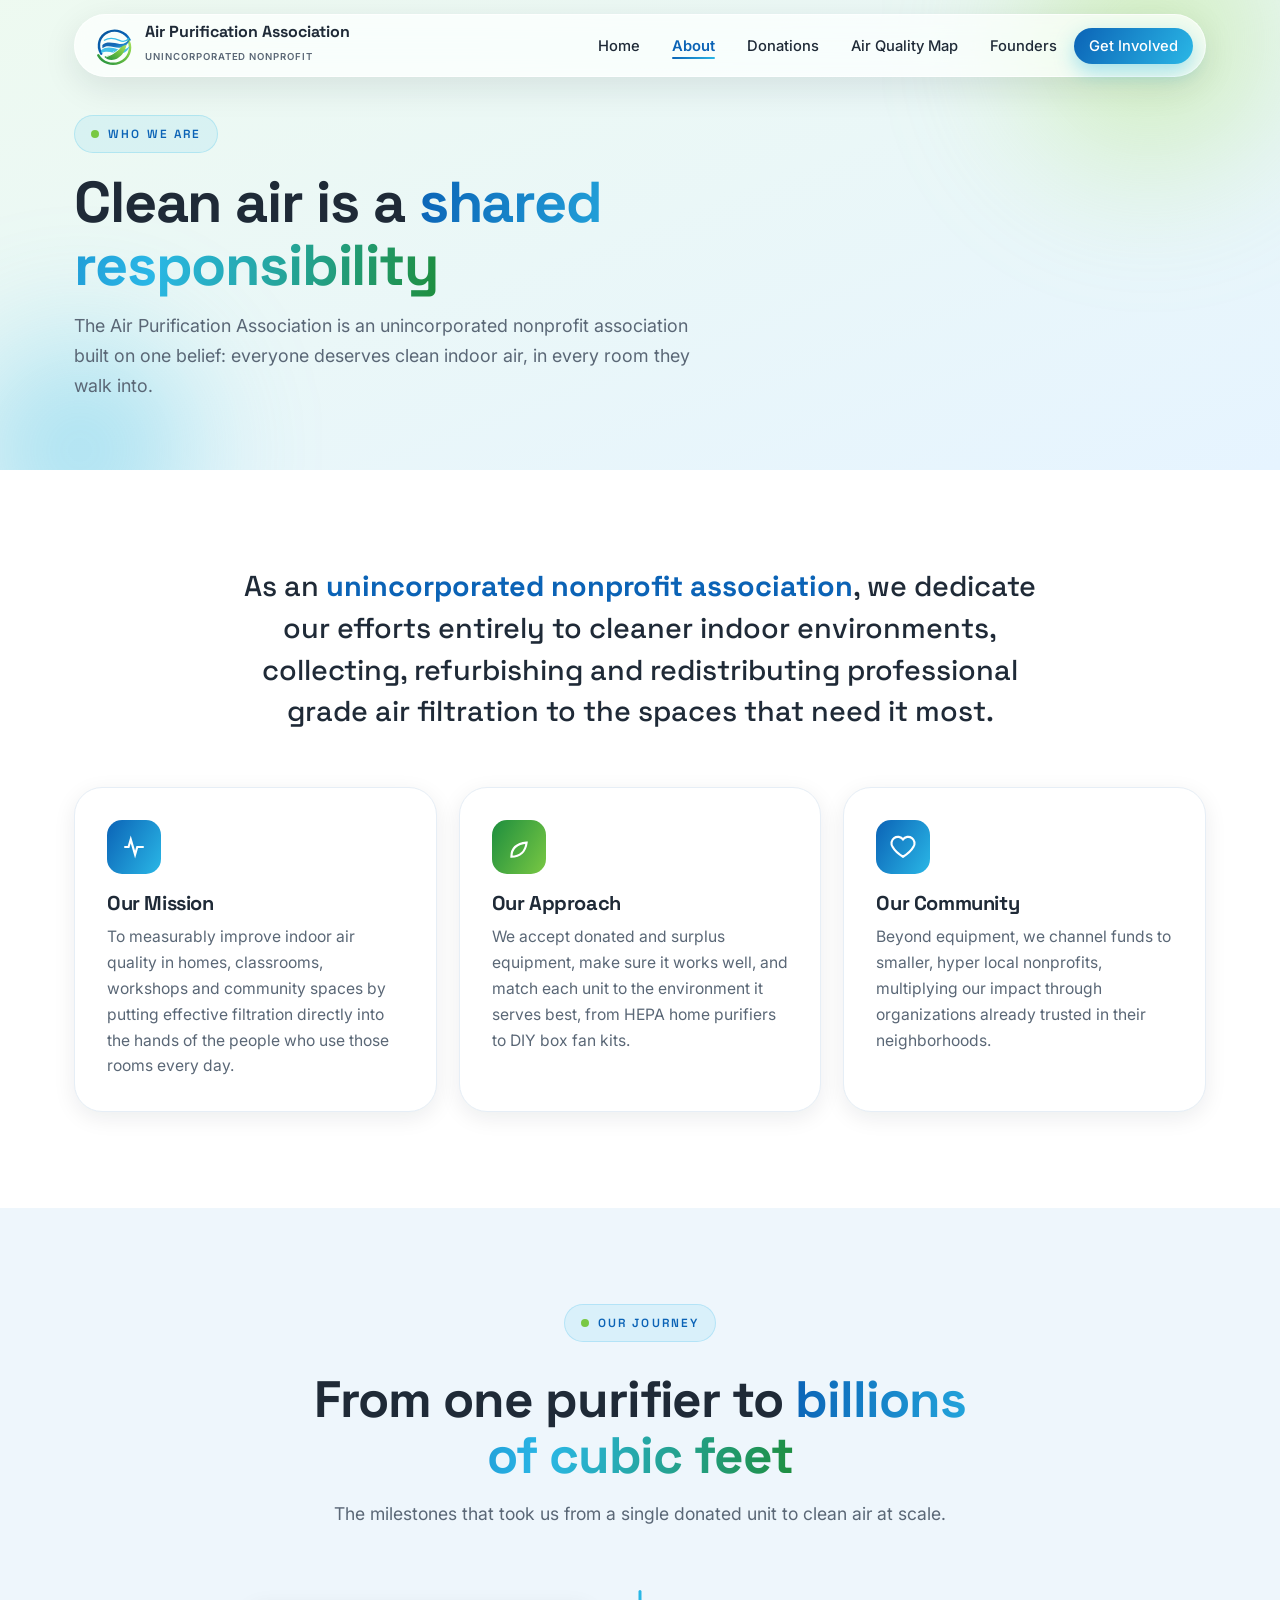
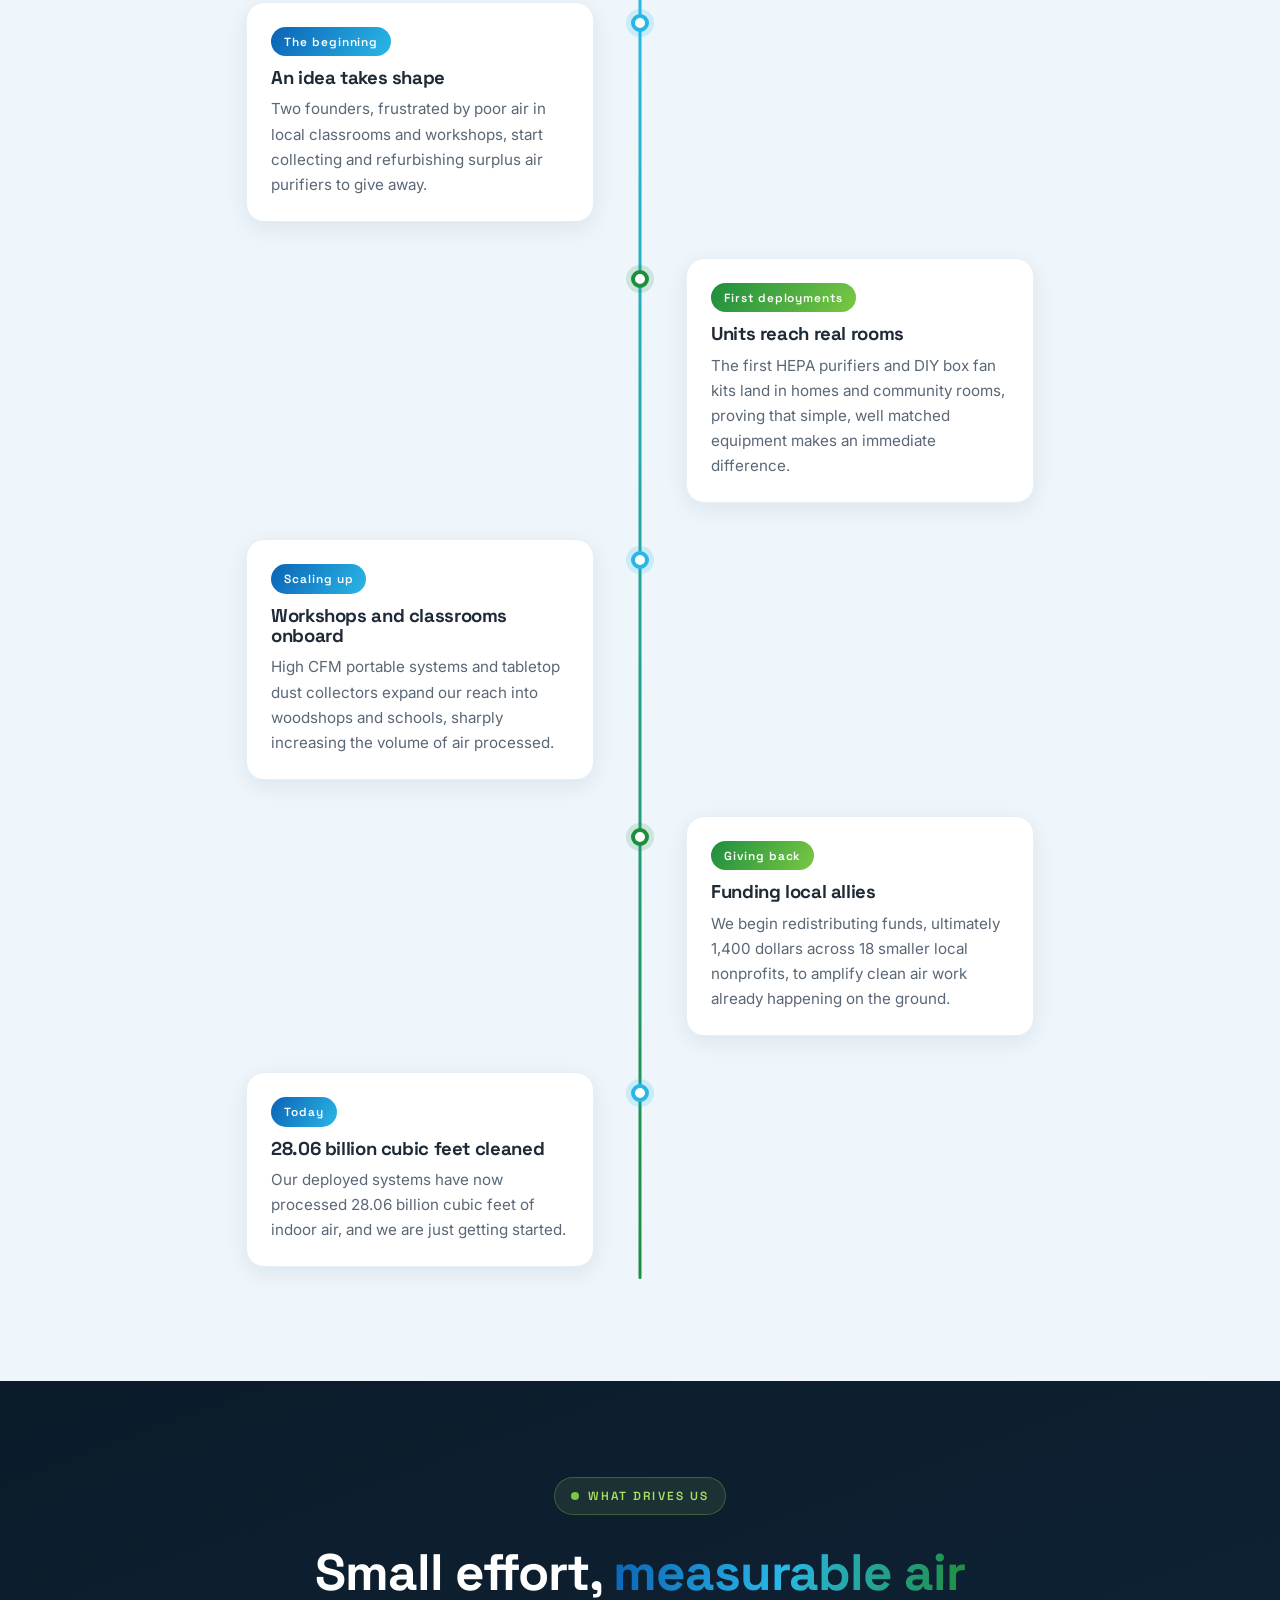
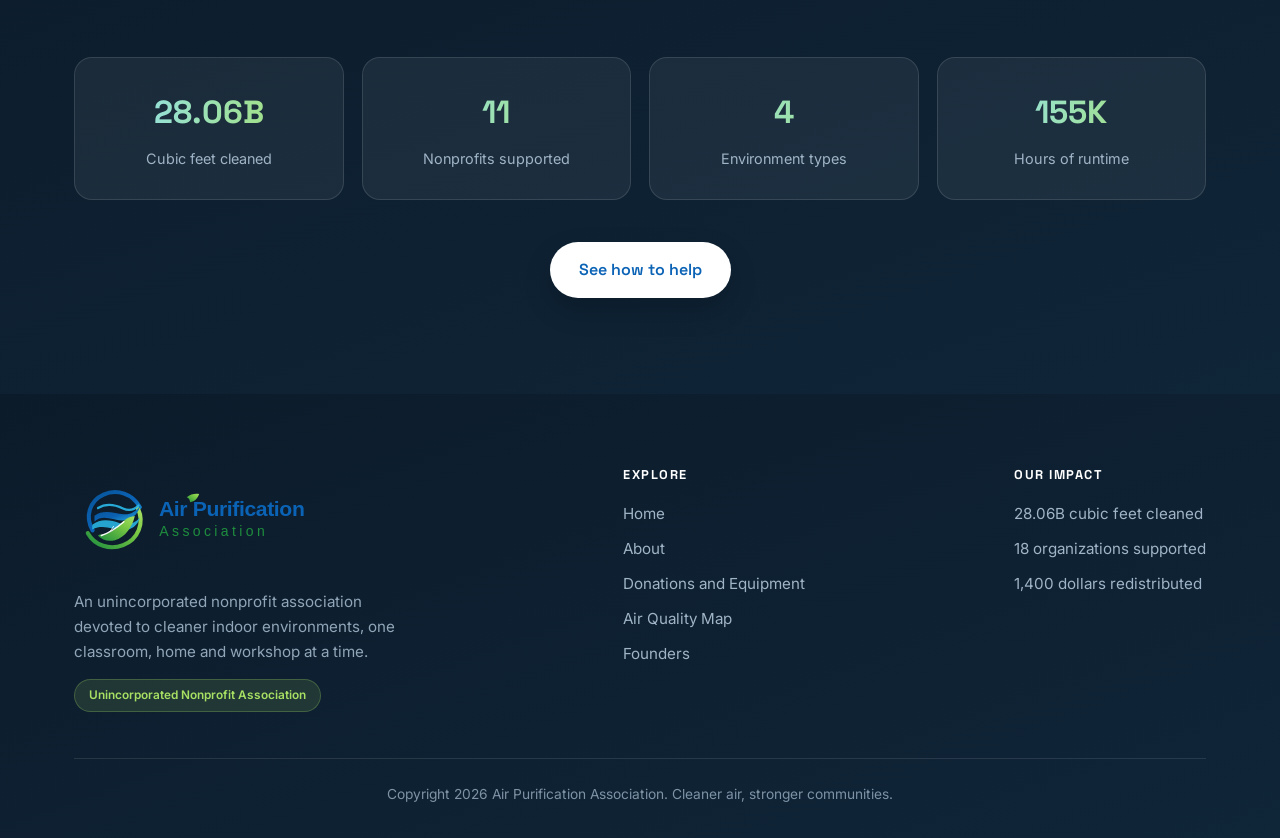
==== commit 79ee76c8: "Add files via upload" ====
--- a/about.html
+++ b/about.html
@@ -144,8 +144,8 @@
         <p>We begin redistributing funds, ultimately 1,400 dollars across 18 smaller local nonprofits, to amplify clean air work already happening on the ground.</p>
       </div></div>
       <div class="ti reveal"><div class="tnode"></div><div class="tcard">
-        <span class="tyear">Today</span><h3>15.83 billion cubic feet cleaned</h3>
-        <p>Our deployed systems have now processed 15.83 billion cubic feet of indoor air, and we are just getting started.</p>
+        <span class="tyear">Today</span><h3><span data-live="compact">15.83</span> billion cubic feet cleaned</h3>
+        <p>Our deployed systems have now processed <span data-live="compact">15.83</span> billion cubic feet of indoor air, and we are just getting started.</p>
       </div></div>
     </div>
   </div>
